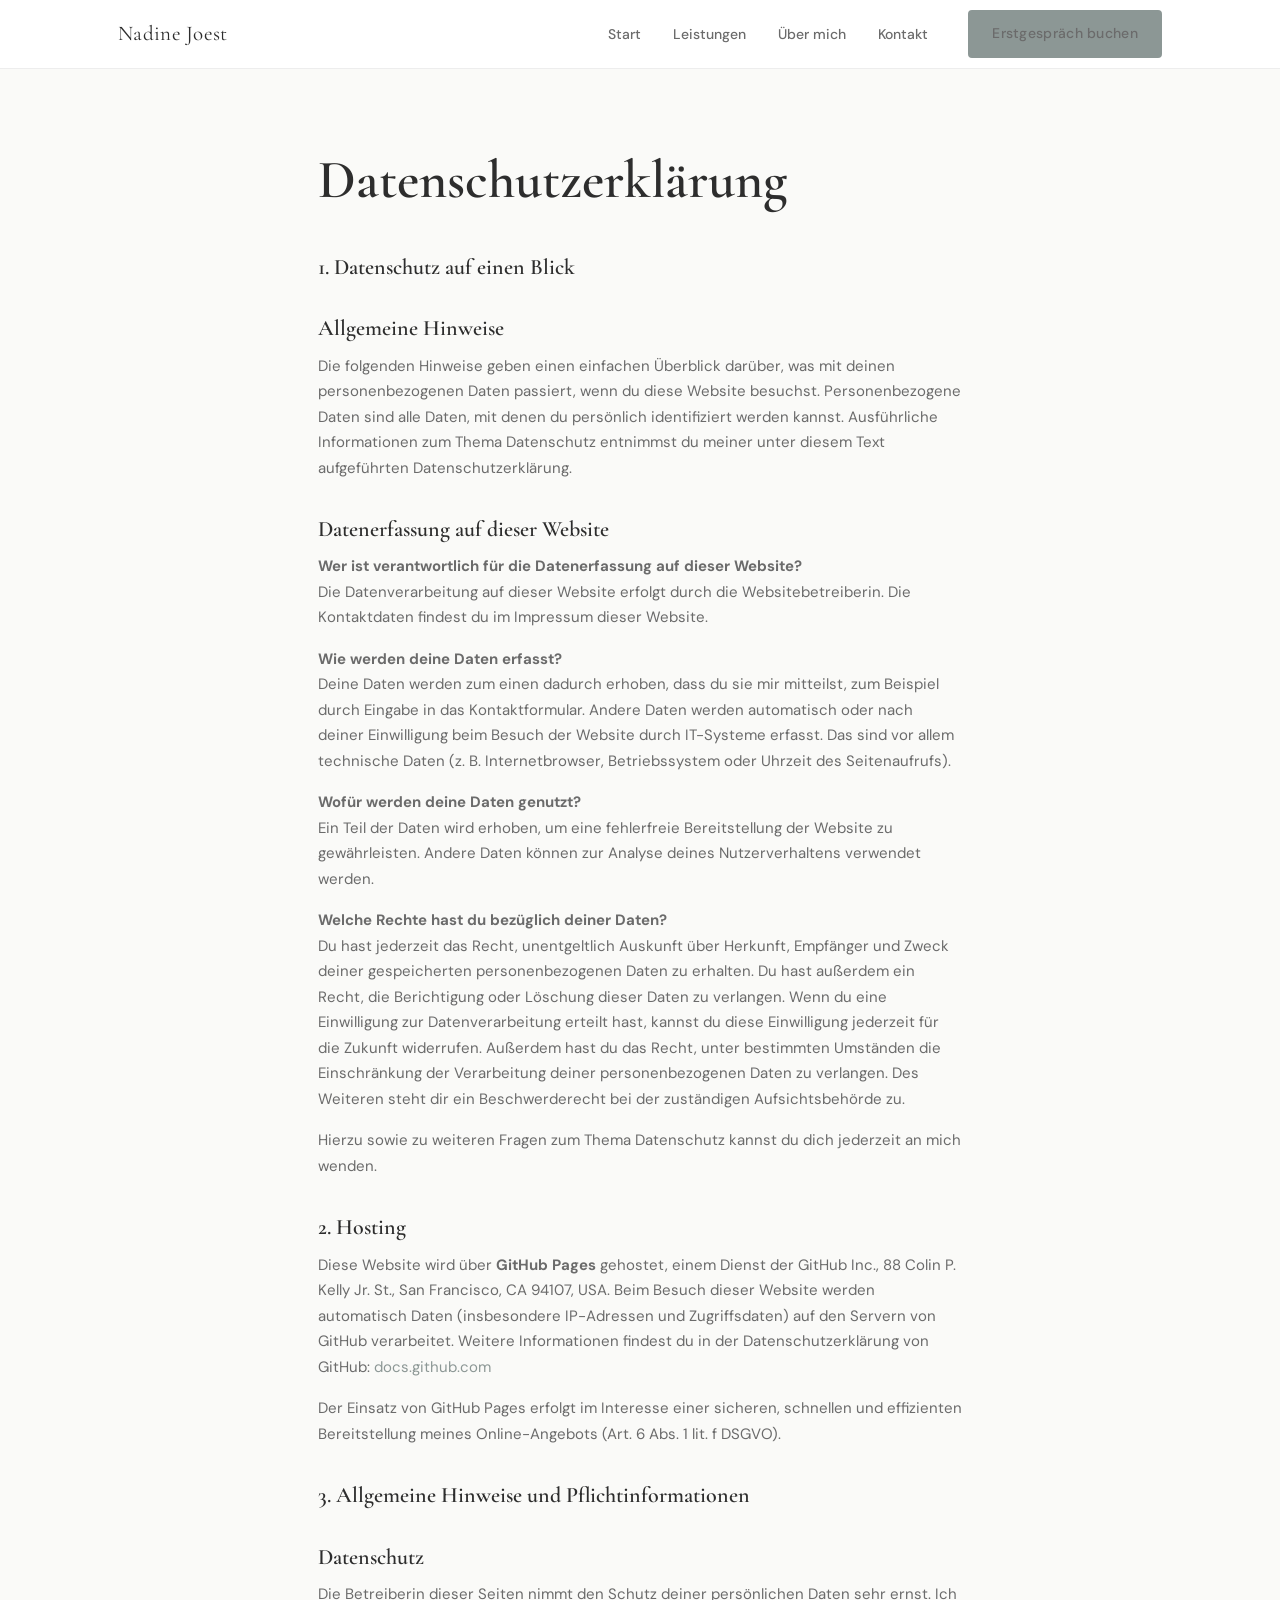
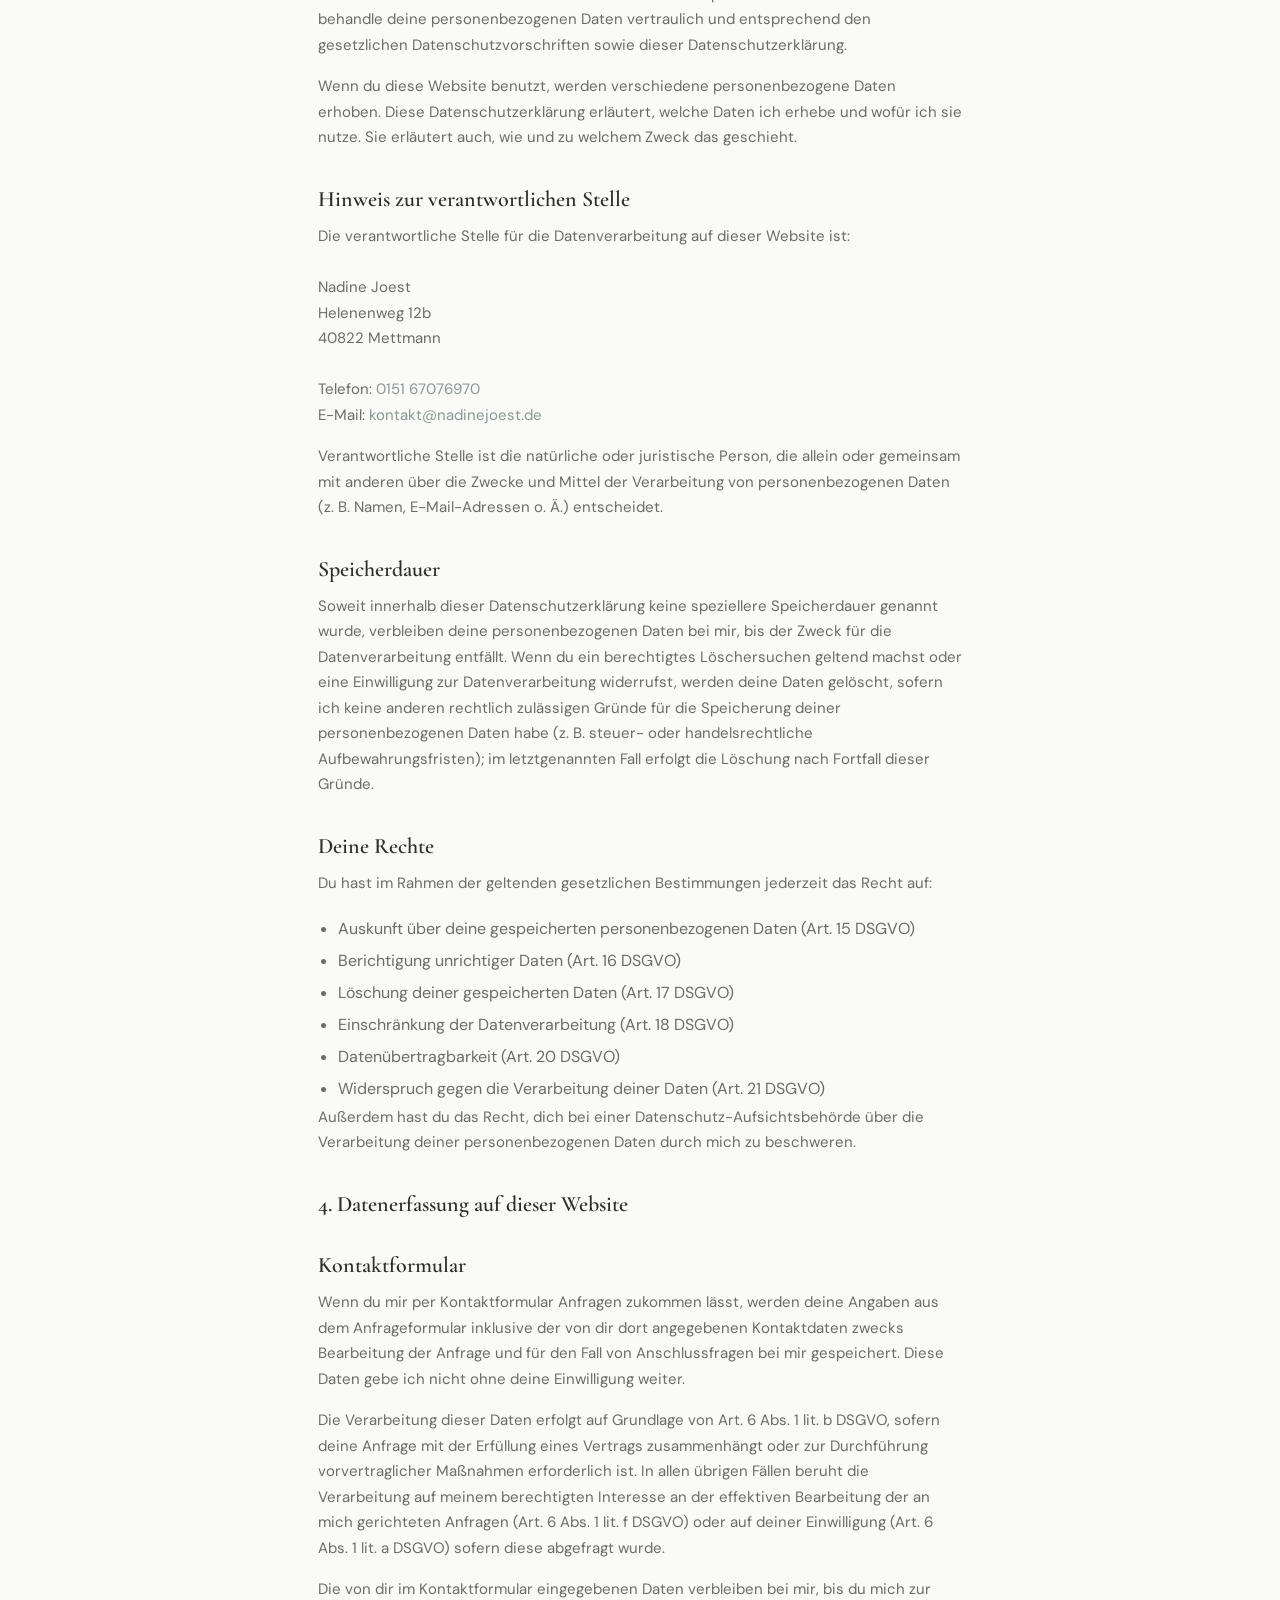
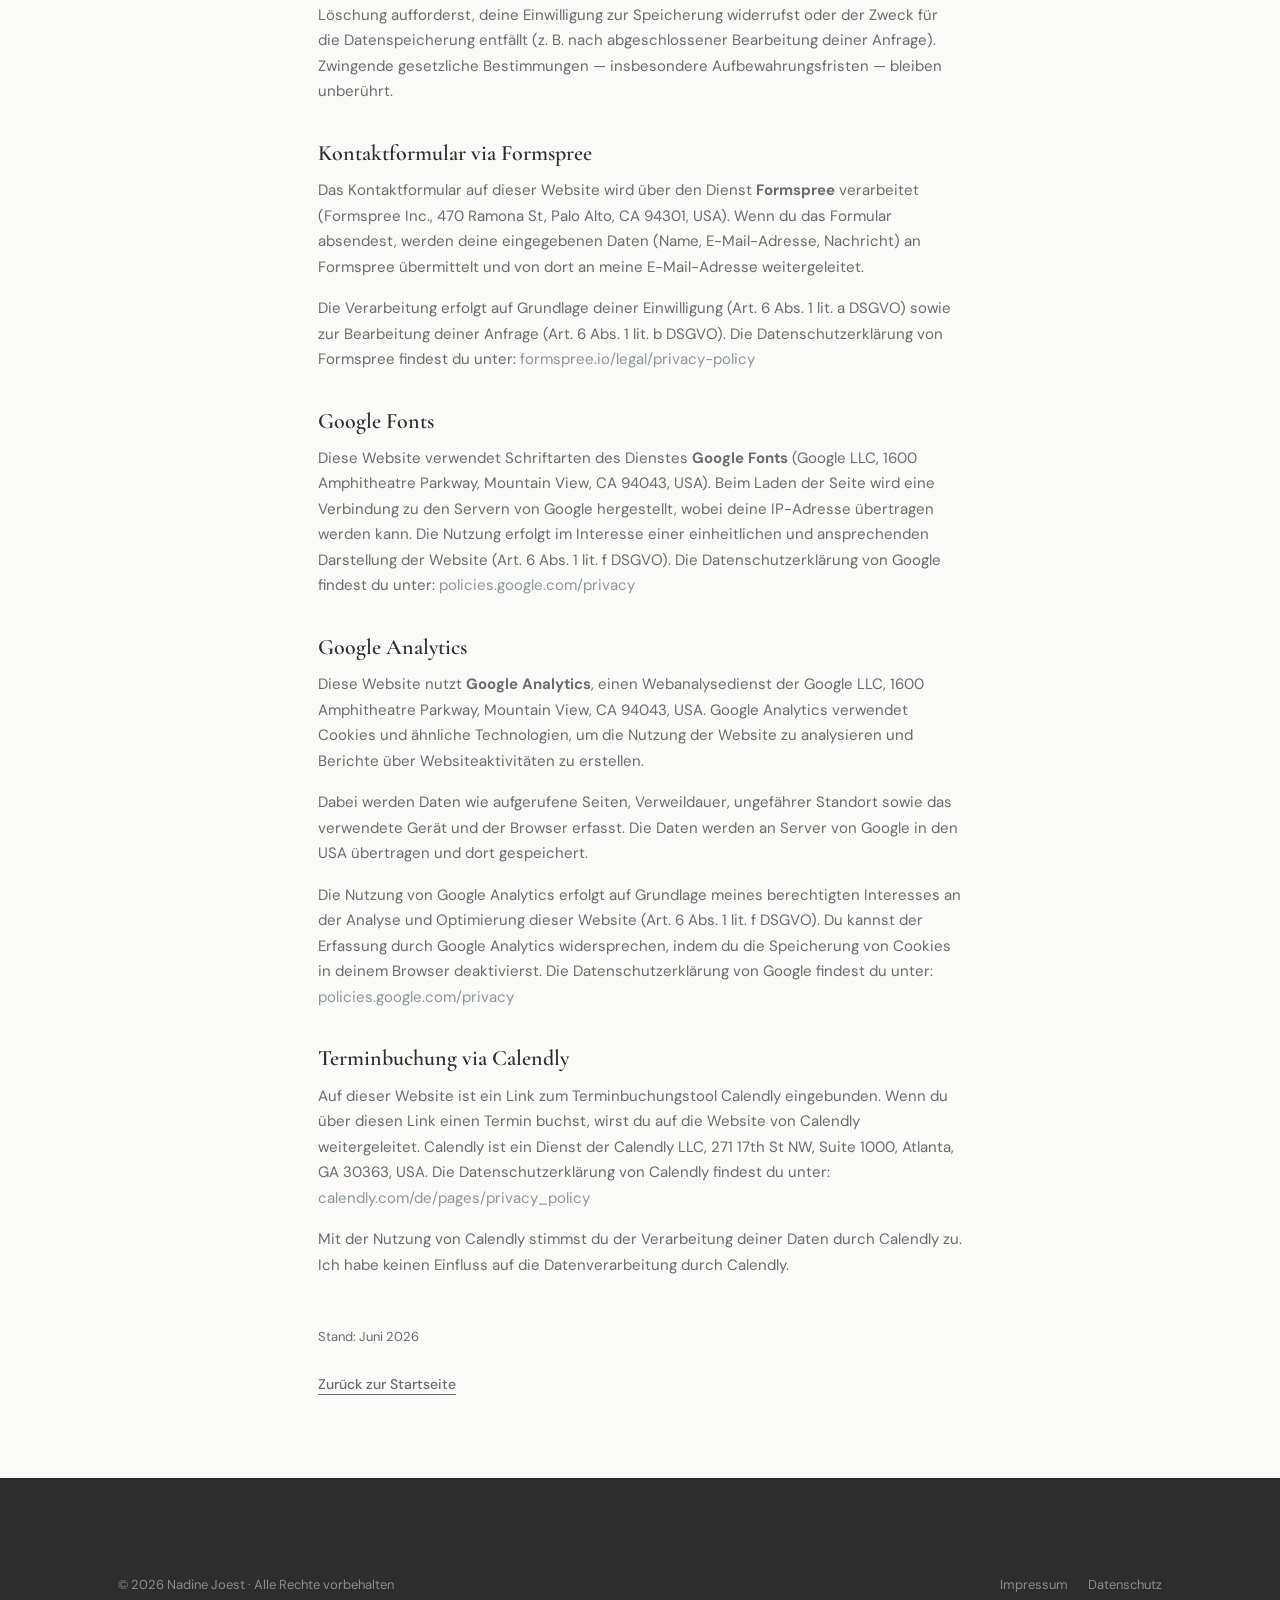
==== datenschutz.html @ 94987f82 "Aktuelle Website-Dateien (SEO, Analytics, Footer-Updates)" ====
<!DOCTYPE html>
<html lang="de">
<head>
  <meta charset="UTF-8" />
  <meta name="viewport" content="width=device-width, initial-scale=1.0" />
  <title>Datenschutzerklärung | Nadine Joest</title>
  <meta name="robots" content="noindex, follow" />
  <!-- Google tag (gtag.js) -->
  <script async src="https://www.googletagmanager.com/gtag/js?id=G-RC08P9P7K7"></script>
  <script>
    window.dataLayer = window.dataLayer || [];
    function gtag(){dataLayer.push(arguments);}
    gtag('js', new Date());
    gtag('config', 'G-RC08P9P7K7');
  </script>
  <link rel="icon" type="image/png" sizes="32x32" href="favicon-32x32.png" />
  <link rel="canonical" href="https://nadinejoest.de/datenschutz.html" />
  <link rel="stylesheet" href="style.css" />
</head>
<body>

<a href="#main-content" class="skip-link">Zum Inhalt springen</a>

<header>
  <nav class="nav" role="navigation" aria-label="Hauptnavigation">
    <div class="container nav-inner">
      <a href="index.html" class="nav-logo">Nadine Joest</a>
      <ul class="nav-links" id="nav-links">
        <li><a href="index.html">Start</a></li>
        <li><a href="leistungen.html">Leistungen</a></li>
        <li><a href="ueber-mich.html">Über mich</a></li>
        <li><a href="kontakt.html">Kontakt</a></li>
        <li><a href="https://calendly.com/kontakt-nadinejoest/30min" target="_blank" rel="noopener" class="btn btn-primary nav-cta">Erstgespräch buchen</a></li>
      </ul>
      <button class="nav-toggle" aria-label="Menü öffnen" aria-expanded="false" onclick="toggleNav()">
        <span></span><span></span><span></span>
      </button>
    </div>
  </nav>
</header>

<main id="main-content">
  <div class="legal-content">
    <h1>Datenschutzerklärung</h1>

    <h2>1. Datenschutz auf einen Blick</h2>

    <h2>Allgemeine Hinweise</h2>
    <p>
      Die folgenden Hinweise geben einen einfachen Überblick darüber, was mit deinen personenbezogenen
      Daten passiert, wenn du diese Website besuchst. Personenbezogene Daten sind alle Daten, mit denen
      du persönlich identifiziert werden kannst. Ausführliche Informationen zum Thema Datenschutz
      entnimmst du meiner unter diesem Text aufgeführten Datenschutzerklärung.
    </p>

    <h2>Datenerfassung auf dieser Website</h2>
    <p>
      <strong>Wer ist verantwortlich für die Datenerfassung auf dieser Website?</strong><br>
      Die Datenverarbeitung auf dieser Website erfolgt durch die Websitebetreiberin. Die Kontaktdaten
      findest du im Impressum dieser Website.
    </p>
    <p>
      <strong>Wie werden deine Daten erfasst?</strong><br>
      Deine Daten werden zum einen dadurch erhoben, dass du sie mir mitteilst, zum Beispiel durch
      Eingabe in das Kontaktformular. Andere Daten werden automatisch oder nach deiner Einwilligung
      beim Besuch der Website durch IT-Systeme erfasst. Das sind vor allem technische Daten
      (z. B. Internetbrowser, Betriebssystem oder Uhrzeit des Seitenaufrufs).
    </p>
    <p>
      <strong>Wofür werden deine Daten genutzt?</strong><br>
      Ein Teil der Daten wird erhoben, um eine fehlerfreie Bereitstellung der Website zu gewährleisten.
      Andere Daten können zur Analyse deines Nutzerverhaltens verwendet werden.
    </p>
    <p>
      <strong>Welche Rechte hast du bezüglich deiner Daten?</strong><br>
      Du hast jederzeit das Recht, unentgeltlich Auskunft über Herkunft, Empfänger und Zweck deiner
      gespeicherten personenbezogenen Daten zu erhalten. Du hast außerdem ein Recht, die Berichtigung
      oder Löschung dieser Daten zu verlangen. Wenn du eine Einwilligung zur Datenverarbeitung erteilt
      hast, kannst du diese Einwilligung jederzeit für die Zukunft widerrufen. Außerdem hast du das
      Recht, unter bestimmten Umständen die Einschränkung der Verarbeitung deiner personenbezogenen
      Daten zu verlangen. Des Weiteren steht dir ein Beschwerderecht bei der zuständigen
      Aufsichtsbehörde zu.
    </p>
    <p>Hierzu sowie zu weiteren Fragen zum Thema Datenschutz kannst du dich jederzeit an mich wenden.</p>

    <h2>2. Hosting</h2>
    <p>
      Diese Website wird über <strong>GitHub Pages</strong> gehostet, einem Dienst der GitHub Inc.,
      88 Colin P. Kelly Jr. St., San Francisco, CA 94107, USA. Beim Besuch dieser Website werden
      automatisch Daten (insbesondere IP-Adressen und Zugriffsdaten) auf den Servern von GitHub
      verarbeitet. Weitere Informationen findest du in der Datenschutzerklärung von GitHub:
      <a href="https://docs.github.com/de/site-policy/privacy-policies/github-general-privacy-statement" target="_blank" rel="noopener noreferrer">docs.github.com</a>
    </p>
    <p>
      Der Einsatz von GitHub Pages erfolgt im Interesse einer sicheren, schnellen und effizienten
      Bereitstellung meines Online-Angebots (Art. 6 Abs. 1 lit. f DSGVO).
    </p>

    <h2>3. Allgemeine Hinweise und Pflichtinformationen</h2>

    <h2>Datenschutz</h2>
    <p>
      Die Betreiberin dieser Seiten nimmt den Schutz deiner persönlichen Daten sehr ernst. Ich behandle
      deine personenbezogenen Daten vertraulich und entsprechend den gesetzlichen Datenschutzvorschriften
      sowie dieser Datenschutzerklärung.
    </p>
    <p>
      Wenn du diese Website benutzt, werden verschiedene personenbezogene Daten erhoben. Diese
      Datenschutzerklärung erläutert, welche Daten ich erhebe und wofür ich sie nutze. Sie erläutert
      auch, wie und zu welchem Zweck das geschieht.
    </p>

    <h2>Hinweis zur verantwortlichen Stelle</h2>
    <p>
      Die verantwortliche Stelle für die Datenverarbeitung auf dieser Website ist:<br><br>
      Nadine Joest<br>
      Helenenweg 12b<br>
      40822 Mettmann<br><br>
      Telefon: <a href="tel:+4915167076970">0151 67076970</a><br>
      E-Mail: <a href="mailto:kontakt@nadinejoest.de">kontakt@nadinejoest.de</a>
    </p>
    <p>
      Verantwortliche Stelle ist die natürliche oder juristische Person, die allein oder gemeinsam
      mit anderen über die Zwecke und Mittel der Verarbeitung von personenbezogenen Daten
      (z. B. Namen, E-Mail-Adressen o. Ä.) entscheidet.
    </p>

    <h2>Speicherdauer</h2>
    <p>
      Soweit innerhalb dieser Datenschutzerklärung keine speziellere Speicherdauer genannt wurde,
      verbleiben deine personenbezogenen Daten bei mir, bis der Zweck für die Datenverarbeitung
      entfällt. Wenn du ein berechtigtes Löschersuchen geltend machst oder eine Einwilligung zur
      Datenverarbeitung widerrufst, werden deine Daten gelöscht, sofern ich keine anderen rechtlich
      zulässigen Gründe für die Speicherung deiner personenbezogenen Daten habe (z. B. steuer- oder
      handelsrechtliche Aufbewahrungsfristen); im letztgenannten Fall erfolgt die Löschung nach
      Fortfall dieser Gründe.
    </p>

    <h2>Deine Rechte</h2>
    <p>Du hast im Rahmen der geltenden gesetzlichen Bestimmungen jederzeit das Recht auf:</p>
    <ul style="padding-left: 20px; color: var(--text-muted); line-height: 2;">
      <li>Auskunft über deine gespeicherten personenbezogenen Daten (Art. 15 DSGVO)</li>
      <li>Berichtigung unrichtiger Daten (Art. 16 DSGVO)</li>
      <li>Löschung deiner gespeicherten Daten (Art. 17 DSGVO)</li>
      <li>Einschränkung der Datenverarbeitung (Art. 18 DSGVO)</li>
      <li>Datenübertragbarkeit (Art. 20 DSGVO)</li>
      <li>Widerspruch gegen die Verarbeitung deiner Daten (Art. 21 DSGVO)</li>
    </ul>
    <p>
      Außerdem hast du das Recht, dich bei einer Datenschutz-Aufsichtsbehörde über die Verarbeitung
      deiner personenbezogenen Daten durch mich zu beschweren.
    </p>

    <h2>4. Datenerfassung auf dieser Website</h2>

    <h2>Kontaktformular</h2>
    <p>
      Wenn du mir per Kontaktformular Anfragen zukommen lässt, werden deine Angaben aus dem
      Anfrageformular inklusive der von dir dort angegebenen Kontaktdaten zwecks Bearbeitung der
      Anfrage und für den Fall von Anschlussfragen bei mir gespeichert. Diese Daten gebe ich nicht
      ohne deine Einwilligung weiter.
    </p>
    <p>
      Die Verarbeitung dieser Daten erfolgt auf Grundlage von Art. 6 Abs. 1 lit. b DSGVO, sofern
      deine Anfrage mit der Erfüllung eines Vertrags zusammenhängt oder zur Durchführung
      vorvertraglicher Maßnahmen erforderlich ist. In allen übrigen Fällen beruht die Verarbeitung
      auf meinem berechtigten Interesse an der effektiven Bearbeitung der an mich gerichteten
      Anfragen (Art. 6 Abs. 1 lit. f DSGVO) oder auf deiner Einwilligung (Art. 6 Abs. 1 lit. a
      DSGVO) sofern diese abgefragt wurde.
    </p>
    <p>
      Die von dir im Kontaktformular eingegebenen Daten verbleiben bei mir, bis du mich zur Löschung
      aufforderst, deine Einwilligung zur Speicherung widerrufst oder der Zweck für die
      Datenspeicherung entfällt (z. B. nach abgeschlossener Bearbeitung deiner Anfrage). Zwingende
      gesetzliche Bestimmungen — insbesondere Aufbewahrungsfristen — bleiben unberührt.
    </p>

    <h2>Kontaktformular via Formspree</h2>
    <p>
      Das Kontaktformular auf dieser Website wird über den Dienst <strong>Formspree</strong>
      verarbeitet (Formspree Inc., 470 Ramona St, Palo Alto, CA 94301, USA). Wenn du das Formular
      absendest, werden deine eingegebenen Daten (Name, E-Mail-Adresse, Nachricht) an Formspree
      übermittelt und von dort an meine E-Mail-Adresse weitergeleitet.
    </p>
    <p>
      Die Verarbeitung erfolgt auf Grundlage deiner Einwilligung (Art. 6 Abs. 1 lit. a DSGVO)
      sowie zur Bearbeitung deiner Anfrage (Art. 6 Abs. 1 lit. b DSGVO). Die Datenschutzerklärung
      von Formspree findest du unter:
      <a href="https://formspree.io/legal/privacy-policy" target="_blank" rel="noopener noreferrer">formspree.io/legal/privacy-policy</a>
    </p>

    <h2>Google Fonts</h2>
    <p>
      Diese Website verwendet Schriftarten des Dienstes <strong>Google Fonts</strong> (Google LLC,
      1600 Amphitheatre Parkway, Mountain View, CA 94043, USA). Beim Laden der Seite wird eine
      Verbindung zu den Servern von Google hergestellt, wobei deine IP-Adresse übertragen werden
      kann. Die Nutzung erfolgt im Interesse einer einheitlichen und ansprechenden Darstellung
      der Website (Art. 6 Abs. 1 lit. f DSGVO). Die Datenschutzerklärung von Google findest du
      unter: <a href="https://policies.google.com/privacy" target="_blank" rel="noopener noreferrer">policies.google.com/privacy</a>
    </p>

    <h2>Google Analytics</h2>
    <p>
      Diese Website nutzt <strong>Google Analytics</strong>, einen Webanalysedienst der Google LLC,
      1600 Amphitheatre Parkway, Mountain View, CA 94043, USA. Google Analytics verwendet Cookies
      und ähnliche Technologien, um die Nutzung der Website zu analysieren und Berichte über
      Websiteaktivitäten zu erstellen.
    </p>
    <p>
      Dabei werden Daten wie aufgerufene Seiten, Verweildauer, ungefährer Standort sowie das
      verwendete Gerät und der Browser erfasst. Die Daten werden an Server von Google in den USA
      übertragen und dort gespeichert.
    </p>
    <p>
      Die Nutzung von Google Analytics erfolgt auf Grundlage meines berechtigten Interesses an
      der Analyse und Optimierung dieser Website (Art. 6 Abs. 1 lit. f DSGVO). Du kannst der
      Erfassung durch Google Analytics widersprechen, indem du die Speicherung von Cookies in
      deinem Browser deaktivierst. Die Datenschutzerklärung von Google findest du unter:
      <a href="https://policies.google.com/privacy" target="_blank" rel="noopener noreferrer">policies.google.com/privacy</a>
    </p>

    <h2>Terminbuchung via Calendly</h2>
    <p>
      Auf dieser Website ist ein Link zum Terminbuchungstool Calendly eingebunden. Wenn du über
      diesen Link einen Termin buchst, wirst du auf die Website von Calendly weitergeleitet.
      Calendly ist ein Dienst der Calendly LLC, 271 17th St NW, Suite 1000, Atlanta, GA 30363, USA.
      Die Datenschutzerklärung von Calendly findest du unter:
      <a href="https://calendly.com/de/pages/privacy_policy" target="_blank" rel="noopener noreferrer">calendly.com/de/pages/privacy_policy</a>
    </p>
    <p>
      Mit der Nutzung von Calendly stimmst du der Verarbeitung deiner Daten durch Calendly zu.
      Ich habe keinen Einfluss auf die Datenverarbeitung durch Calendly.
    </p>

    <p style="margin-top: 48px; font-size: 13px; color: var(--text-muted);">
      Stand: Juni 2026
    </p>

    <p style="margin-top: 24px;">
      <a href="index.html" class="text-link">Zurück zur Startseite</a>
    </p>
  </div>
</main>

<footer class="footer" role="contentinfo">
  <div class="container footer-bottom" style="border-top: none; padding-top: 32px; padding-bottom: 32px;">
    <span>© 2026 Nadine Joest · Alle Rechte vorbehalten</span>
    <div class="footer-legal">
      <a href="impressum.html">Impressum</a>
      <a href="datenschutz.html">Datenschutz</a>
    </div>
  </div>
</footer>

<script src="main.js"></script>
</body>
</html>
---- style.css ----
/* ============================================================
   DESIGN SYSTEM — Nadine Joest
   ============================================================ */

@import url('https://fonts.googleapis.com/css2?family=Cormorant+Garamond:ital,wght@0,300;0,400;0,500;0,600;1,300;1,400&family=DM+Sans:wght@400;500;600&display=swap');

:root {
  --primary:        #8C9795;
  --primary-dark:   #7A8A87;
  --primary-light:  #E8EDE9;
  --beige:          #F5F0E8;
  --beige-dark:     #EDE8DF;
  --text:           #2D2D2D;
  --text-muted:     #6B6B6B;
  --white:          #FFFFFF;
  --bg:             #FAFAF8;
  --font-heading:   'Cormorant Garamond', Georgia, serif;
  --font-body:      'DM Sans', 'Inter', system-ui, sans-serif;
  --max-width:      1100px;
  --radius:         8px;
  --shadow:         0 2px 20px rgba(0,0,0,0.06);
  --shadow-lg:      0 8px 40px rgba(0,0,0,0.11);
  --transition:     all 0.25s ease;
}

/* ---- RESET ---- */
*, *::before, *::after { box-sizing: border-box; margin: 0; padding: 0; }
html { scroll-behavior: smooth; }
body {
  font-family: var(--font-body);
  color: var(--text);
  background: var(--bg);
  line-height: 1.7;
  font-size: 16px;
  -webkit-font-smoothing: antialiased;
}
img { display: block; max-width: 100%; height: auto; }
a { color: var(--primary); text-decoration: none; transition: var(--transition); }
a:hover { color: var(--primary-dark); }

/* ---- TYPOGRAPHY ---- */
h1, h2, h3 {
  font-family: var(--font-heading);
  font-weight: 600;
  line-height: 1.15;
  color: var(--text);
}
h1 { font-size: clamp(34px, 5vw, 54px); }
h2 { font-size: clamp(26px, 4vw, 40px); }
h3 { font-size: clamp(19px, 2.5vw, 24px); margin-bottom: 10px; }
p  { color: var(--text-muted); margin-bottom: 16px; }
p:last-child { margin-bottom: 0; }

.label {
  display: block;
  font-size: 12px;
  font-weight: 600;
  letter-spacing: 2.5px;
  text-transform: uppercase;
  color: var(--primary);
  margin-bottom: 14px;
}
.eyebrow {
  display: inline-block;
  font-size: 12px;
  font-weight: 600;
  letter-spacing: 2.5px;
  text-transform: uppercase;
  color: var(--primary);
  margin-bottom: 18px;
}
.badge {
  display: inline-block;
  font-size: 11px;
  font-weight: 600;
  letter-spacing: 1.5px;
  text-transform: uppercase;
  padding: 5px 14px;
  background: var(--primary-light);
  color: var(--primary-dark);
  border-radius: 20px;
  margin-bottom: 16px;
}

/* ---- LAYOUT ---- */
.container {
  max-width: var(--max-width);
  margin: 0 auto;
  padding: 0 28px;
}
.section      { padding: 64px 0; }
.section-beige { background: var(--beige); }
.section-header { margin-bottom: 40px; }
.text-center  { text-align: center; }
.text-center p { max-width: 660px; margin-left: auto; margin-right: auto; }

.divider {
  width: 44px;
  height: 2px;
  background: var(--primary);
  margin: 18px auto 28px;
}
.divider-left { margin-left: 0; }

/* ---- BUTTONS ---- */
.btn {
  display: inline-block;
  padding: 13px 30px;
  border-radius: 4px;
  font-size: 14px;
  font-weight: 600;
  letter-spacing: 0.3px;
  cursor: pointer;
  border: 2px solid transparent;
  transition: var(--transition);
  text-align: center;
  white-space: nowrap;
}
.btn-primary {
  background: var(--primary);
  color: var(--white);
  border-color: var(--primary);
}
.btn-primary:hover {
  background: var(--primary-dark);
  border-color: var(--primary-dark);
  color: var(--white);
  transform: translateY(-2px);
  box-shadow: 0 6px 20px rgba(140,151,149,0.3);
}
.btn-outline {
  background: transparent;
  color: var(--primary);
  border-color: var(--primary);
}
.btn-outline:hover {
  background: var(--primary);
  color: var(--white);
}
.btn-white {
  background: var(--white);
  color: var(--text);
  border-color: var(--white);
}
.btn-white:hover {
  background: var(--beige);
  color: var(--text);
  border-color: var(--beige);
}
.btn-outline-white {
  background: transparent;
  color: var(--white);
  border-color: rgba(255,255,255,0.55);
}
.btn-outline-white:hover {
  border-color: var(--white);
  background: rgba(255,255,255,0.08);
  color: var(--white);
}
.text-link {
  font-size: 14px;
  font-weight: 500;
  color: var(--text-muted);
  border-bottom: 1px solid currentColor;
  padding-bottom: 1px;
}
.text-link:hover { color: var(--primary); }

/* ---- NAVIGATION ---- */
.skip-link {
  position: absolute;
  top: -120px;
  left: 10px;
  background: var(--primary);
  color: var(--white);
  padding: 8px 16px;
  border-radius: 4px;
  font-size: 14px;
  z-index: 9999;
  transition: top 0.2s;
}
.skip-link:focus { top: 10px; }

.nav {
  position: sticky;
  top: 0;
  z-index: 100;
  background: rgba(255,255,255,0.96);
  backdrop-filter: blur(14px);
  border-bottom: 1px solid rgba(0,0,0,0.07);
}
.nav-inner {
  display: flex;
  align-items: center;
  justify-content: space-between;
  height: 68px;
}
.nav-logo {
  font-family: var(--font-heading);
  font-size: 21px;
  font-weight: 400;
  color: var(--text);
  letter-spacing: 0.3px;
}
.nav-logo:hover { color: var(--primary); }
.nav-links {
  display: flex;
  align-items: center;
  gap: 32px;
  list-style: none;
}
.nav-links a {
  font-size: 14px;
  font-weight: 500;
  color: var(--text-muted);
}
.nav-links a:hover,
.nav-links a.active { color: var(--primary); }
.nav-cta { margin-left: 8px; padding: 10px 22px; }

/* Hamburger (mobile) */
.nav-toggle {
  display: none;
  flex-direction: column;
  gap: 5px;
  background: none;
  border: none;
  cursor: pointer;
  padding: 4px;
}
.nav-toggle span {
  display: block;
  width: 24px;
  height: 2px;
  background: var(--text);
  border-radius: 2px;
  transition: var(--transition);
}

/* ---- HERO ---- */
.hero {
  background: var(--beige);
  display: flex;
  align-items: center;
  padding: 80px 0;
}
.hero-grid {
  display: grid;
  grid-template-columns: 1fr 1fr;
  gap: 72px;
  align-items: center;
}
.hero-content h1 { margin-bottom: 22px; }
.hero-subtitle {
  font-size: 17px;
  color: var(--text-muted);
  margin-bottom: 36px;
  line-height: 1.75;
}
.hero-services {
  font-size: 13px;
  font-weight: 600;
  letter-spacing: 1.5px;
  text-transform: uppercase;
  color: var(--primary);
  margin-bottom: 32px;
}
.hero-actions {
  display: flex;
  align-items: center;
  gap: 20px;
  flex-wrap: wrap;
  margin-bottom: 48px;
}
.hero-trust {
  display: flex;
  align-items: center;
  gap: 28px;
  padding-top: 28px;
  border-top: 1px solid rgba(0,0,0,0.09);
}
.trust-item { display: flex; flex-direction: column; }
.trust-num {
  font-family: var(--font-heading);
  font-size: 30px;
  font-weight: 500;
  color: var(--text);
  line-height: 1;
  margin-bottom: 4px;
}
.trust-label { font-size: 12px; color: var(--text-muted); }
.trust-divider {
  width: 1px;
  height: 36px;
  background: rgba(0,0,0,0.1);
  flex-shrink: 0;
}
.hero-image img {
  width: 100%;
  max-width: 460px;
  border-radius: 12px;
  object-fit: cover;
  box-shadow: var(--shadow-lg);
  margin: 0 auto;
}

/* ---- PAGE HERO (inner pages) ---- */
.page-hero {
  background: var(--beige);
  padding: 96px 0 80px;
  text-align: center;
}
.page-hero h1 { margin-bottom: 18px; }
.page-hero p {
  font-size: 18px;
  max-width: 620px;
  margin: 0 auto;
}

/* ---- CARDS ---- */
.card-grid-3 {
  display: grid;
  grid-template-columns: repeat(3, 1fr);
  gap: 24px;
}
.card-grid-2 {
  display: grid;
  grid-template-columns: repeat(2, 1fr);
  gap: 28px;
}

.card {
  background: var(--white);
  border-radius: var(--radius);
  padding: 36px 32px;
  box-shadow: var(--shadow);
  transition: var(--transition);
}
.card:hover { transform: translateY(-3px); box-shadow: var(--shadow-lg); }
.card-accent { border-left: 3px solid var(--primary); }

.usp-card {
  background: var(--white);
  border-radius: var(--radius);
  padding: 40px 28px;
  text-align: center;
  box-shadow: var(--shadow);
  transition: var(--transition);
}
.usp-card:hover {
  transform: translateY(-3px);
  box-shadow: var(--shadow-lg);
  border-bottom: 3px solid var(--primary);
}
.usp-icon {
  width: 48px;
  height: 48px;
  border-radius: 50%;
  background: var(--primary-light);
  margin: 0 auto 20px;
}

/* ---- LEISTUNG CARD (Startseite) ---- */
.leistung-card {
  background: var(--white);
  border-radius: var(--radius);
  padding: 48px 40px;
  box-shadow: var(--shadow);
  border-top: 3px solid var(--primary);
  transition: var(--transition);
  display: flex;
  flex-direction: column;
  gap: 0;
}
.leistung-card:hover { transform: translateY(-3px); box-shadow: var(--shadow-lg); }
.leistung-card h3 { margin-bottom: 14px; }
.leistung-card p { margin-bottom: 22px; }
.tag-list { display: flex; flex-wrap: wrap; gap: 8px; margin-bottom: 28px; }
.tag {
  font-size: 12px;
  padding: 4px 12px;
  background: var(--primary-light);
  color: var(--primary-dark);
  border-radius: 20px;
  font-weight: 500;
}

/* ---- ABOUT TEASER (Startseite) ---- */
.about-teaser-grid {
  display: grid;
  grid-template-columns: 1fr 1fr;
  gap: 88px;
  align-items: center;
}
.about-teaser-img img {
  width: 100%;
  border-radius: var(--radius);
  box-shadow: var(--shadow-lg);
}
.about-teaser-content h2 { margin-bottom: 0; }
.pullquote {
  border-left: 3px solid var(--primary);
  padding: 18px 24px;
  font-family: var(--font-heading);
  font-size: 20px;
  font-weight: 300;
  font-style: italic;
  color: var(--text);
  background: var(--beige);
  border-radius: 0 var(--radius) var(--radius) 0;
  margin: 28px 0 32px;
  line-height: 1.5;
}

/* ---- CTA BANNER ---- */
.cta-banner { background: var(--text); }
.cta-banner h2 { color: var(--white); margin-bottom: 14px; }
.cta-banner p { color: rgba(255,255,255,0.7); margin-bottom: 32px; font-size: 17px; }
.cta-actions { display: flex; gap: 14px; justify-content: center; flex-wrap: wrap; }

/* ---- LEISTUNGSSEITE ---- */
.two-col { display: grid; grid-template-columns: 1fr 1fr; gap: 56px; align-items: start; }
.two-col-reverse { direction: rtl; }
.two-col-reverse > * { direction: ltr; }

.check-list { list-style: none; padding: 0; }
.check-list li {
  display: flex;
  align-items: flex-start;
  gap: 14px;
  padding: 11px 0;
  border-bottom: 1px solid var(--beige-dark);
  font-size: 15px;
  color: var(--text-muted);
}
.check-list li::before {
  content: '';
  display: block;
  width: 18px;
  height: 18px;
  background: var(--primary-light);
  border-radius: 50%;
  flex-shrink: 0;
  margin-top: 2px;
  position: relative;
}
.check-list li::before {
  background-image: url("data:image/svg+xml,%3Csvg xmlns='http://www.w3.org/2000/svg' viewBox='0 0 16 16'%3E%3Cpath fill='%238C9795' d='M13.3 4.3l-6.3 6.3-3.3-3.3-1.4 1.4 4.7 4.7 7.7-7.7z'/%3E%3C/svg%3E");
  background-repeat: no-repeat;
  background-position: center;
  background-size: 12px;
  background-color: var(--primary-light);
}

/* ---- PAKETE ---- */
.pakete-grid {
  display: grid;
  grid-template-columns: repeat(4, 1fr);
  gap: 20px;
  align-items: start;
  margin-top: 56px;
}
.paket-card {
  background: var(--white);
  border-radius: var(--radius);
  padding: 36px 24px;
  box-shadow: var(--shadow);
  transition: var(--transition);
  position: relative;
}
.paket-card:hover { transform: translateY(-4px); box-shadow: var(--shadow-lg); }
.paket-card.featured { background: var(--text); }
.paket-card.featured h3,
.paket-card.featured .paket-preis { color: var(--white); }
.paket-card.featured .paket-suffix,
.paket-card.featured .paket-list li { color: rgba(255,255,255,0.75); }

.paket-badge {
  position: absolute;
  top: -13px;
  left: 50%;
  transform: translateX(-50%);
  background: var(--primary);
  color: var(--white);
  font-size: 11px;
  font-weight: 600;
  letter-spacing: 1px;
  text-transform: uppercase;
  padding: 4px 14px;
  border-radius: 20px;
  white-space: nowrap;
}
.paket-name {
  font-size: 11px;
  font-weight: 600;
  letter-spacing: 2px;
  text-transform: uppercase;
  color: var(--primary);
  margin-bottom: 8px;
}
.paket-card.featured .paket-name { color: var(--primary-light); }
.paket-preis {
  font-family: var(--font-heading);
  font-size: 38px;
  font-weight: 400;
  color: var(--text);
  line-height: 1;
  margin-bottom: 4px;
}
.paket-suffix {
  font-size: 13px;
  color: var(--text-muted);
  margin-bottom: 24px;
}
.paket-list { list-style: none; padding: 0; margin-bottom: 28px; }
.paket-list li {
  padding: 7px 0;
  border-bottom: 1px solid rgba(0,0,0,0.05);
  font-size: 14px;
  color: var(--text-muted);
  display: flex;
  align-items: flex-start;
  gap: 10px;
}
.paket-card.featured .paket-list li { border-bottom-color: rgba(255,255,255,0.08); }
.paket-list li::before {
  content: '—';
  color: var(--primary);
  flex-shrink: 0;
  font-size: 13px;
}
.paket-card.featured .paket-list li::before { color: var(--primary-light); }
.paket-card .btn { width: 100%; }

/* ---- PROZESS ---- */
.prozess-grid {
  display: grid;
  grid-template-columns: repeat(5, 1fr);
  gap: 0;
  position: relative;
  margin-top: 56px;
}
.prozess-grid::before {
  content: '';
  position: absolute;
  top: 27px;
  left: 56px;
  right: 56px;
  height: 2px;
  background: var(--primary-light);
  z-index: 0;
}
.prozess-step { text-align: center; position: relative; z-index: 1; padding: 0 12px; }
.prozess-num {
  width: 54px;
  height: 54px;
  border-radius: 50%;
  background: var(--primary);
  color: var(--white);
  font-family: var(--font-heading);
  font-size: 20px;
  display: flex;
  align-items: center;
  justify-content: center;
  margin: 0 auto 18px;
}
.prozess-step h4 {
  font-family: var(--font-heading);
  font-size: 16px;
  font-weight: 500;
  color: var(--text);
  margin-bottom: 6px;
}
.prozess-step p { font-size: 13px; margin: 0; }

/* ---- ÜBER MICH ---- */
.about-hero-grid {
  display: grid;
  grid-template-columns: 1fr 1fr;
  gap: 88px;
  align-items: end;
}
.about-hero-img img {
  width: 100%;
  border-radius: 12px 12px 0 0;
  object-fit: cover;
}
.about-story-grid {
  display: grid;
  grid-template-columns: 1fr 1fr;
  gap: 64px;
  align-items: start;
}
.werte-grid {
  display: grid;
  grid-template-columns: repeat(3, 1fr);
  gap: 20px;
}
.wert-card {
  background: var(--white);
  border-radius: var(--radius);
  padding: 28px;
  border-left: 3px solid var(--primary);
  box-shadow: var(--shadow);
}
.wert-card h3 { font-size: 19px; margin-bottom: 8px; }
.wert-card p  { font-size: 14px; margin: 0; }

.stats-grid {
  display: grid;
  grid-template-columns: repeat(3, 1fr);
  gap: 24px;
}
.stat-card {
  text-align: center;
  padding: 40px 20px;
  background: var(--white);
  border-radius: var(--radius);
  box-shadow: var(--shadow);
}
.stat-num {
  font-family: var(--font-heading);
  font-size: 56px;
  font-weight: 300;
  color: var(--primary);
  display: block;
  line-height: 1;
  margin-bottom: 10px;
}
.stat-card p { font-size: 14px; margin: 0; }

.fuer-wen-grid {
  display: grid;
  grid-template-columns: 1fr 1fr;
  gap: 64px;
  align-items: start;
}
.fuer-wen-box {
  background: var(--white);
  border-radius: var(--radius);
  padding: 40px;
  box-shadow: var(--shadow);
}
.fuer-wen-box h3 { margin-bottom: 20px; font-size: 22px; }

/* ---- KONTAKT ---- */
.kontakt-grid {
  display: grid;
  grid-template-columns: 1fr 1fr;
  gap: 72px;
  align-items: start;
}
.kontakt-form-box {
  background: var(--white);
  border-radius: var(--radius);
  padding: 48px;
  box-shadow: var(--shadow);
}
.form-group { margin-bottom: 20px; }
.form-group label {
  display: block;
  font-size: 13px;
  font-weight: 600;
  color: var(--text);
  margin-bottom: 8px;
}
.form-group input,
.form-group textarea {
  width: 100%;
  padding: 13px 16px;
  border: 1.5px solid rgba(0,0,0,0.12);
  border-radius: 6px;
  font-size: 15px;
  font-family: var(--font-body);
  color: var(--text);
  background: var(--bg);
  outline: none;
  transition: var(--transition);
}
.form-group input:focus,
.form-group textarea:focus {
  border-color: var(--primary);
  background: var(--white);
  box-shadow: 0 0 0 3px rgba(140,151,149,0.15);
}
.form-group textarea { resize: vertical; min-height: 130px; }
.form-check {
  display: flex;
  gap: 12px;
  align-items: flex-start;
  margin-bottom: 24px;
}
.form-check input[type="checkbox"] {
  width: 18px;
  height: 18px;
  flex-shrink: 0;
  margin-top: 2px;
  accent-color: var(--primary);
}
.form-check label { font-size: 13px; color: var(--text-muted); }
.form-check label a { color: var(--primary); }
.form-submit .btn { width: 100%; }
.form-note {
  font-size: 12px;
  color: var(--text-muted);
  margin-top: 12px;
  text-align: center;
}

.kontakt-info h2 { margin-bottom: 14px; }
.kontakt-data { list-style: none; margin: 24px 0 32px; }
.kontakt-data li {
  display: flex;
  gap: 14px;
  padding: 12px 0;
  border-bottom: 1px solid var(--beige-dark);
  font-size: 15px;
  color: var(--text-muted);
  align-items: flex-start;
}
.kontakt-icon {
  width: 18px;
  height: 18px;
  background: var(--primary-light);
  border-radius: 50%;
  flex-shrink: 0;
  margin-top: 3px;
}
.calendly-box {
  background: var(--beige);
  border-radius: var(--radius);
  padding: 36px;
  border-left: 3px solid var(--primary);
}
.calendly-box h3 { font-size: 22px; margin-bottom: 10px; }
.calendly-box p { margin-bottom: 22px; font-size: 15px; }
.info-note {
  font-size: 13px;
  color: var(--text-muted);
  font-style: italic;
  padding: 18px 20px;
  background: var(--beige);
  border-radius: var(--radius);
  margin-top: 20px;
}

/* ---- IMPRESSUM / DATENSCHUTZ ---- */
.legal-content {
  max-width: 700px;
  margin: 0 auto;
  padding: 80px 28px;
}
.legal-content h1 { margin-bottom: 44px; }
.legal-content h2 { font-size: 22px; margin: 36px 0 12px; }
.legal-content p { font-size: 15px; }

/* ---- FOOTER ---- */
.footer {
  background: var(--text);
  padding: 64px 0 32px;
}
.footer-grid {
  display: grid;
  grid-template-columns: 2fr 1fr 1fr 1fr;
  gap: 48px;
  margin-bottom: 48px;
}
.footer-logo {
  font-family: var(--font-heading);
  font-size: 22px;
  color: var(--white);
  display: block;
  margin-bottom: 12px;
}
.footer-brand p { font-size: 14px; color: rgba(255,255,255,0.6); margin-bottom: 6px; }
.footer-tagline { font-style: italic; opacity: 0.5; font-size: 13px !important; }
.footer-heading {
  font-size: 11px;
  font-weight: 600;
  letter-spacing: 2px;
  text-transform: uppercase;
  color: var(--primary-light);
  margin-bottom: 16px;
}
.footer-links { list-style: none; }
.footer-links li { margin-bottom: 8px; }
.footer-links a { font-size: 14px; color: rgba(255,255,255,0.6); }
.footer-links a:hover { color: var(--white); }
.footer-bottom {
  border-top: 1px solid rgba(255,255,255,0.08);
  padding-top: 24px;
  display: flex;
  justify-content: space-between;
  align-items: center;
  font-size: 13px;
  color: rgba(255,255,255,0.45);
}
.footer-legal { display: flex; gap: 20px; }
.footer-legal a { color: rgba(255,255,255,0.45); }
.footer-legal a:hover { color: var(--white); }

/* ---- PLACEHOLDER (dev only) ---- */
.img-placeholder {
  background: var(--primary-light);
  border-radius: var(--radius);
  display: flex;
  flex-direction: column;
  align-items: center;
  justify-content: center;
  color: var(--primary);
  font-size: 13px;
  font-weight: 500;
  text-align: center;
  padding: 24px;
  aspect-ratio: 3/4;
  max-width: 460px;
  margin: 0 auto;
}
.img-placeholder.tall { aspect-ratio: 4/5; max-width: 100%; }
.img-placeholder small { opacity: 0.65; margin-top: 6px; }

/* ---- SCROLL REVEAL ---- */
.reveal {
  opacity: 0;
  transform: translateY(36px);
  transition: opacity 0.8s cubic-bezier(0.16, 1, 0.3, 1),
              transform 0.8s cubic-bezier(0.16, 1, 0.3, 1);
}
.reveal.revealed {
  opacity: 1;
  transform: translateY(0);
}

/* ============================================================
   RESPONSIVE
   ============================================================ */
@media (max-width: 960px) {
  .hero-grid,
  .about-teaser-grid,
  .about-hero-grid,
  .about-story-grid,
  .two-col,
  .fuer-wen-grid,
  .kontakt-grid { grid-template-columns: 1fr; gap: 40px; }

  .hero { min-height: auto; padding: 64px 0; }
  .hero-grid .hero-image { order: 1; }
  .img-placeholder { max-width: 360px; aspect-ratio: 1; }
  .img-placeholder.tall { max-width: 100%; aspect-ratio: 3/4; }

  .card-grid-3 { grid-template-columns: 1fr; }
  .werte-grid   { grid-template-columns: 1fr 1fr; }
  .stats-grid   { grid-template-columns: 1fr 1fr 1fr; }
  .pakete-grid  { grid-template-columns: 1fr 1fr; }
  .prozess-grid { grid-template-columns: 1fr; }
  .prozess-grid::before { display: none; }
  .footer-grid  { grid-template-columns: 1fr 1fr; gap: 32px; }
  .footer-bottom { flex-direction: column; gap: 12px; text-align: center; }
  .two-col-reverse { direction: ltr; }
}

@media (max-width: 640px) {
  .section      { padding: 44px 0; }
  .page-hero    { padding: 44px 0 32px; }
  .hero         { padding: 36px 0; min-height: 0; }
  .section-header { margin-bottom: 32px; }
  .footer       { padding: 44px 0 24px; }
  .card-grid-2  { grid-template-columns: 1fr; }
  .pakete-grid  { grid-template-columns: 1fr; }
  .werte-grid   { grid-template-columns: 1fr; }
  .stats-grid   { grid-template-columns: 1fr; }
  .footer-grid  { grid-template-columns: 1fr; }
  .kontakt-form-box { padding: 28px 20px; }
  .nav-links    { display: none; }
  .nav-links.open {
    display: flex;
    flex-direction: column;
    position: absolute;
    top: 68px;
    left: 0;
    right: 0;
    background: var(--white);
    border-bottom: 1px solid rgba(0,0,0,0.07);
    padding: 20px 28px;
    gap: 16px;
    box-shadow: var(--shadow-lg);
  }
  .nav-toggle { display: flex; }
}
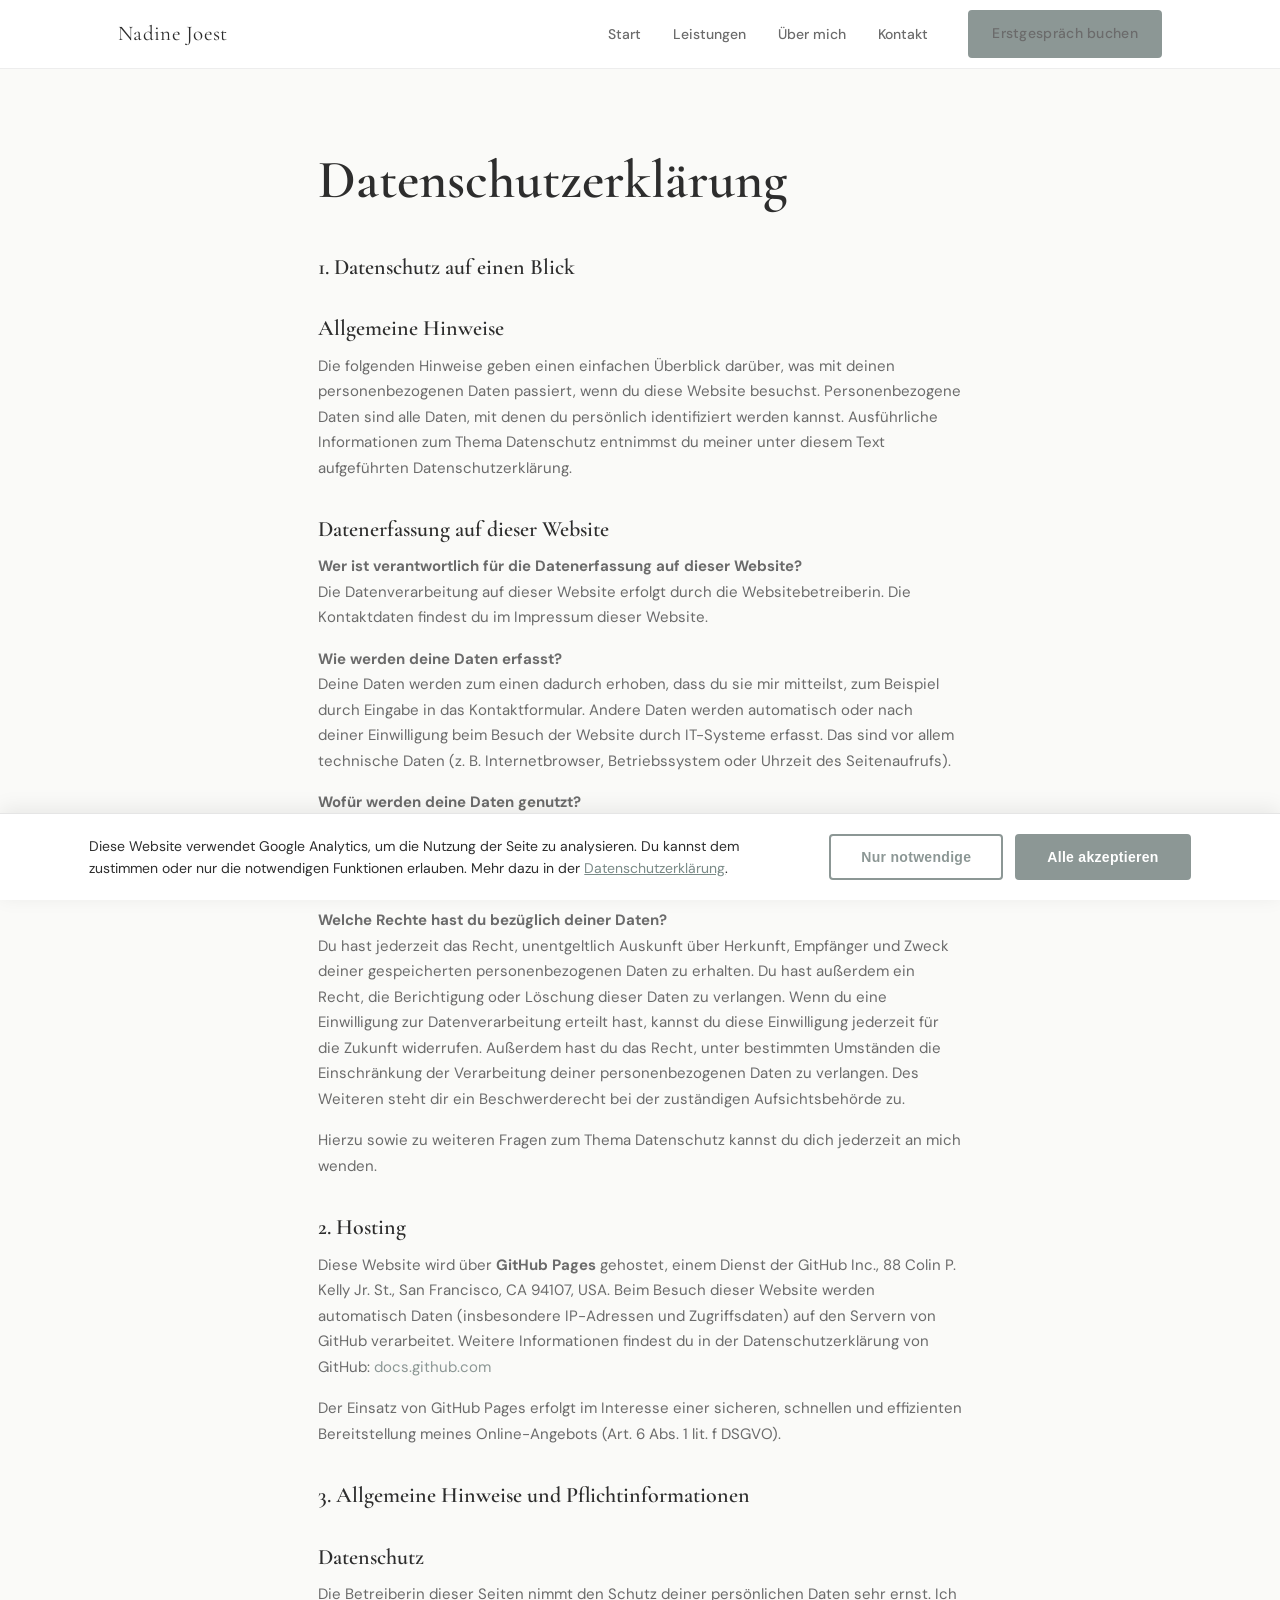
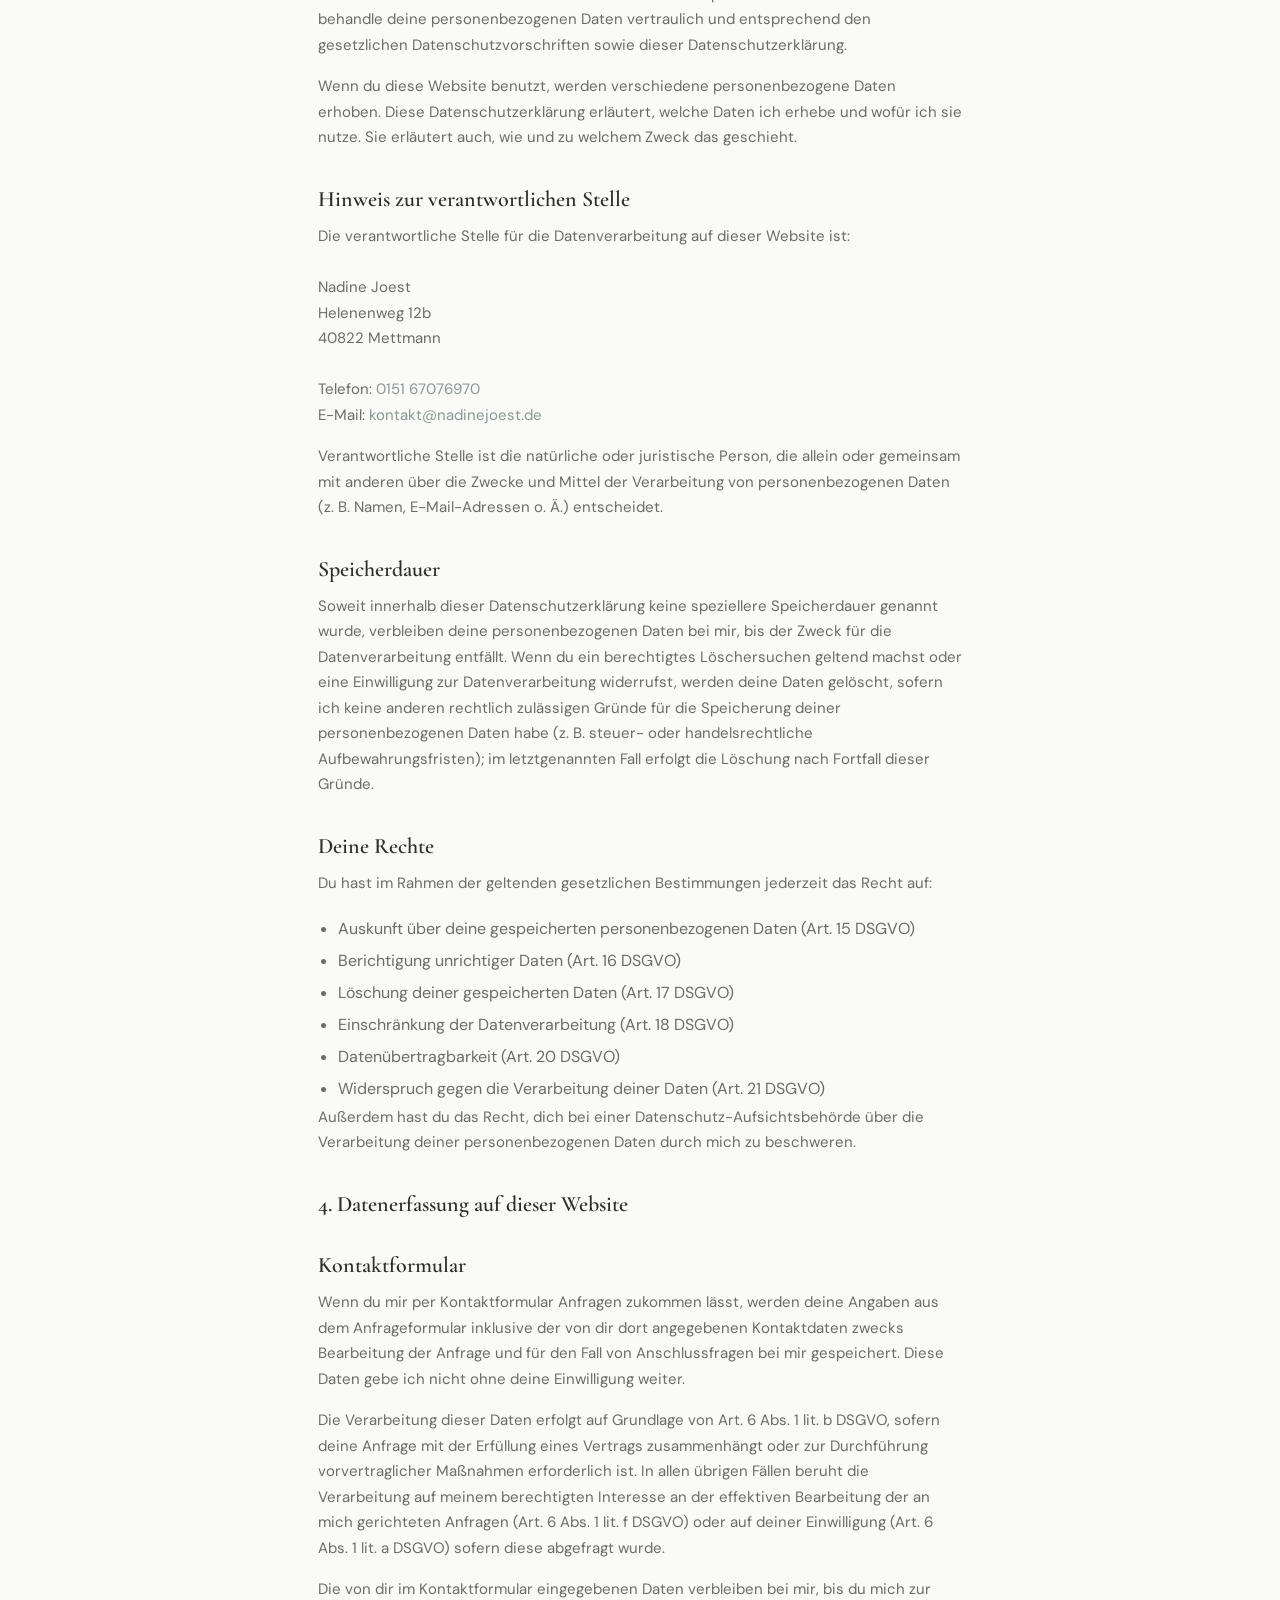
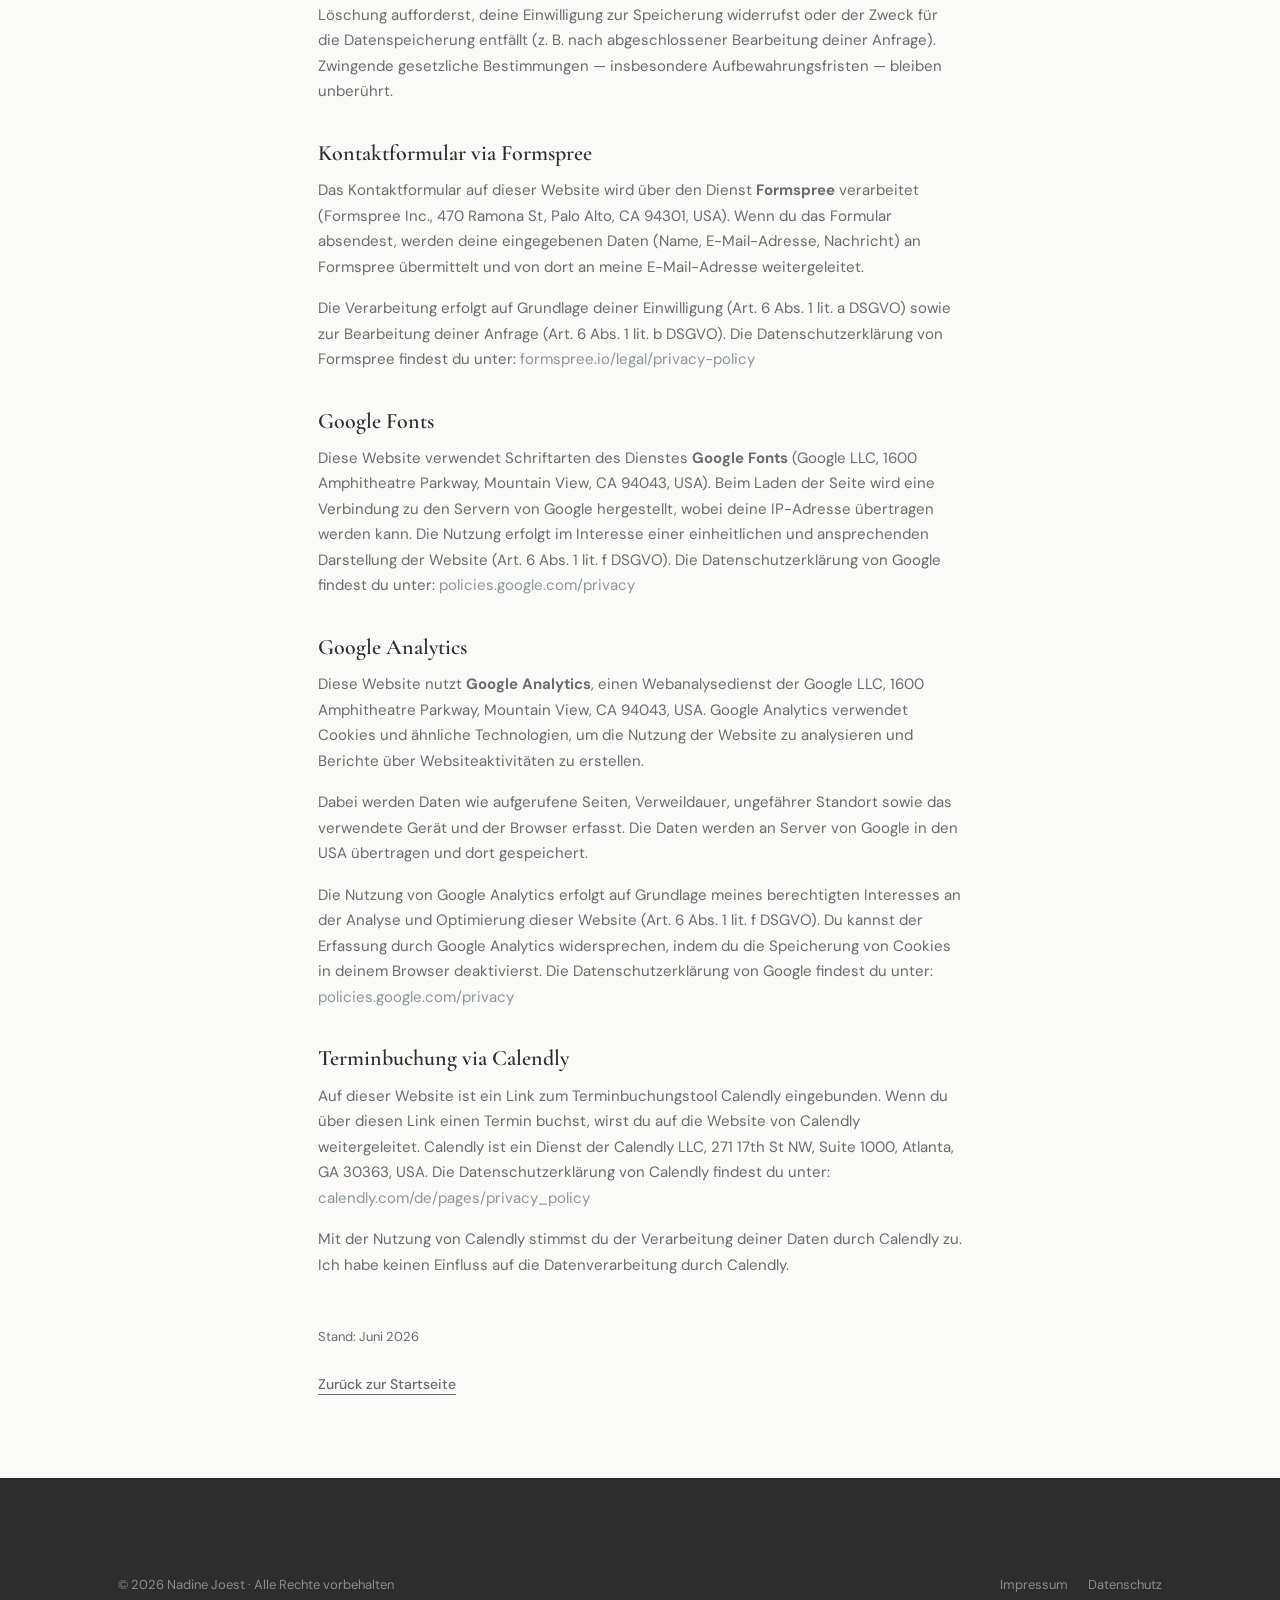
==== commit 5e2e9b06: "Cookie-Banner mit Google Consent Mode einbauen" ====
--- a/datenschutz.html
+++ b/datenschutz.html
@@ -5,11 +5,15 @@
   <meta name="viewport" content="width=device-width, initial-scale=1.0" />
   <title>Datenschutzerklärung | Nadine Joest</title>
   <meta name="robots" content="noindex, follow" />
+  <!-- Google Consent Mode (Standard: abgelehnt, bis Nutzer zustimmt) -->
+  <script>
+    window.dataLayer = window.dataLayer || [];
+    function gtag(){dataLayer.push(arguments);}
+    gtag('consent', 'default', { 'analytics_storage': 'denied' });
+  </script>
   <!-- Google tag (gtag.js) -->
   <script async src="https://www.googletagmanager.com/gtag/js?id=G-RC08P9P7K7"></script>
   <script>
-    window.dataLayer = window.dataLayer || [];
-    function gtag(){dataLayer.push(arguments);}
     gtag('js', new Date());
     gtag('config', 'G-RC08P9P7K7');
   </script>
--- a/style.css
+++ b/style.css
@@ -887,3 +887,54 @@
   }
   .nav-toggle { display: flex; }
 }
+
+/* ---- Cookie-Banner ---- */
+.cookie-banner {
+  position: fixed;
+  bottom: 0;
+  left: 0;
+  right: 0;
+  z-index: 1000;
+  background: var(--white);
+  border-top: 1px solid rgba(0,0,0,0.1);
+  box-shadow: 0 -4px 20px rgba(0,0,0,0.08);
+  padding: 20px 24px;
+  display: flex;
+  flex-wrap: wrap;
+  align-items: center;
+  justify-content: center;
+  gap: 20px;
+}
+.cookie-banner-text {
+  flex: 1 1 480px;
+  font-size: 14px;
+  line-height: 1.6;
+  color: var(--text);
+  max-width: 720px;
+}
+.cookie-banner-text a {
+  color: var(--primary-dark);
+  text-decoration: underline;
+}
+.cookie-banner-actions {
+  display: flex;
+  gap: 12px;
+  flex-wrap: wrap;
+}
+.cookie-banner-actions .btn {
+  white-space: nowrap;
+}
+@media (max-width: 640px) {
+  .cookie-banner {
+    flex-direction: column;
+    align-items: stretch;
+    padding: 20px;
+  }
+  .cookie-banner-actions {
+    justify-content: stretch;
+  }
+  .cookie-banner-actions .btn {
+    flex: 1;
+    text-align: center;
+  }
+}
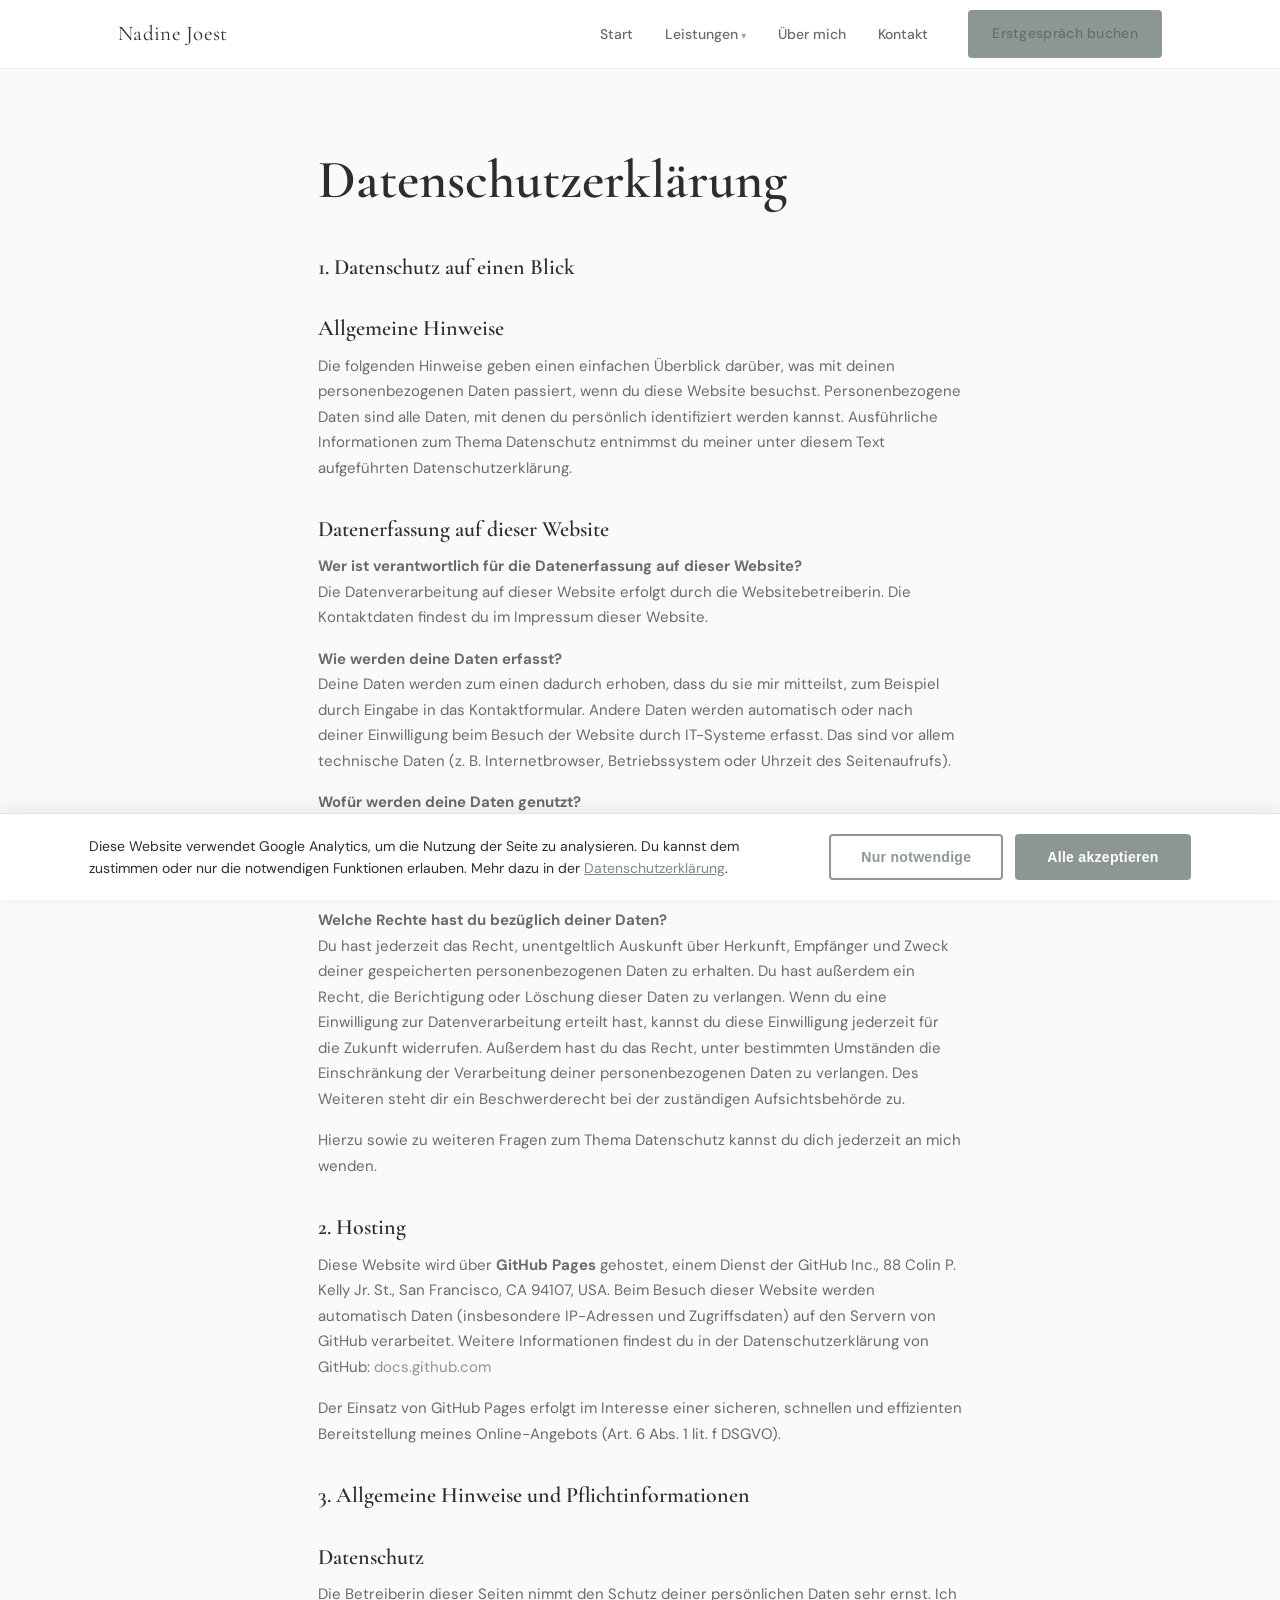
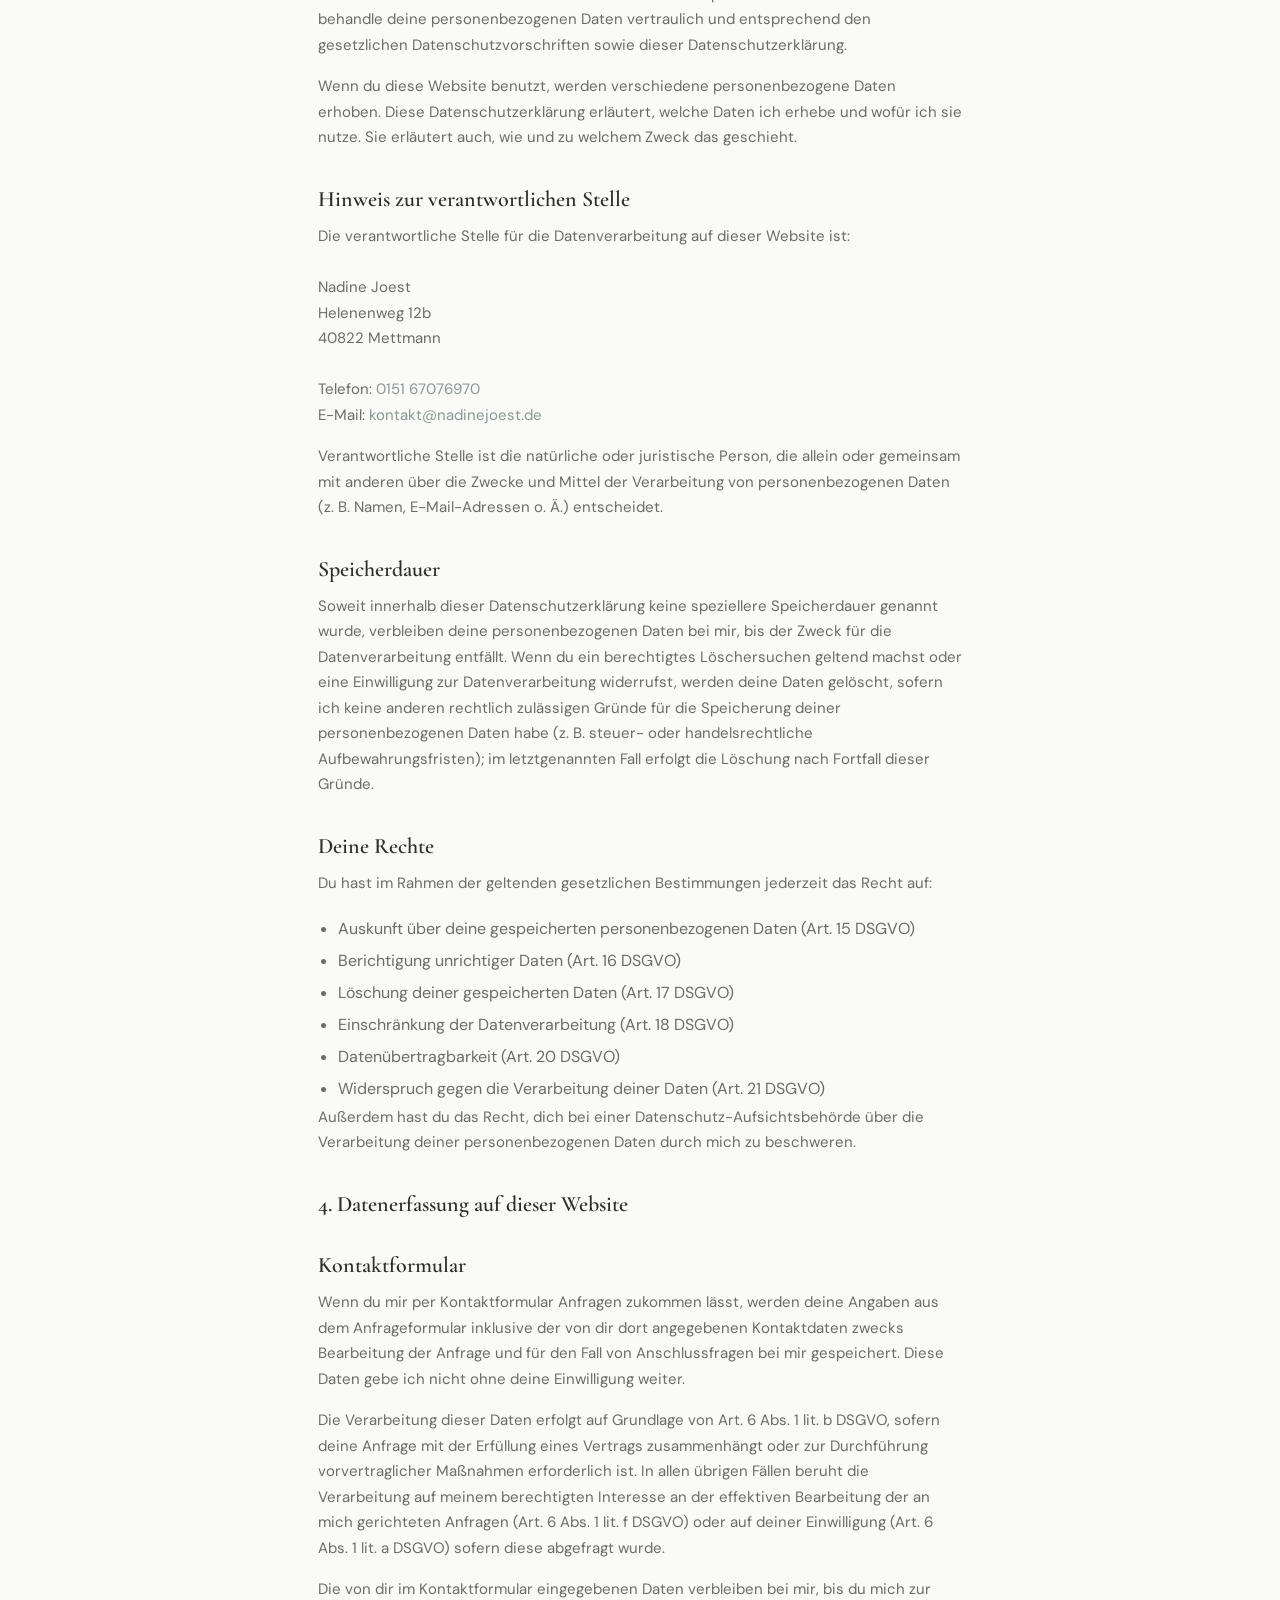
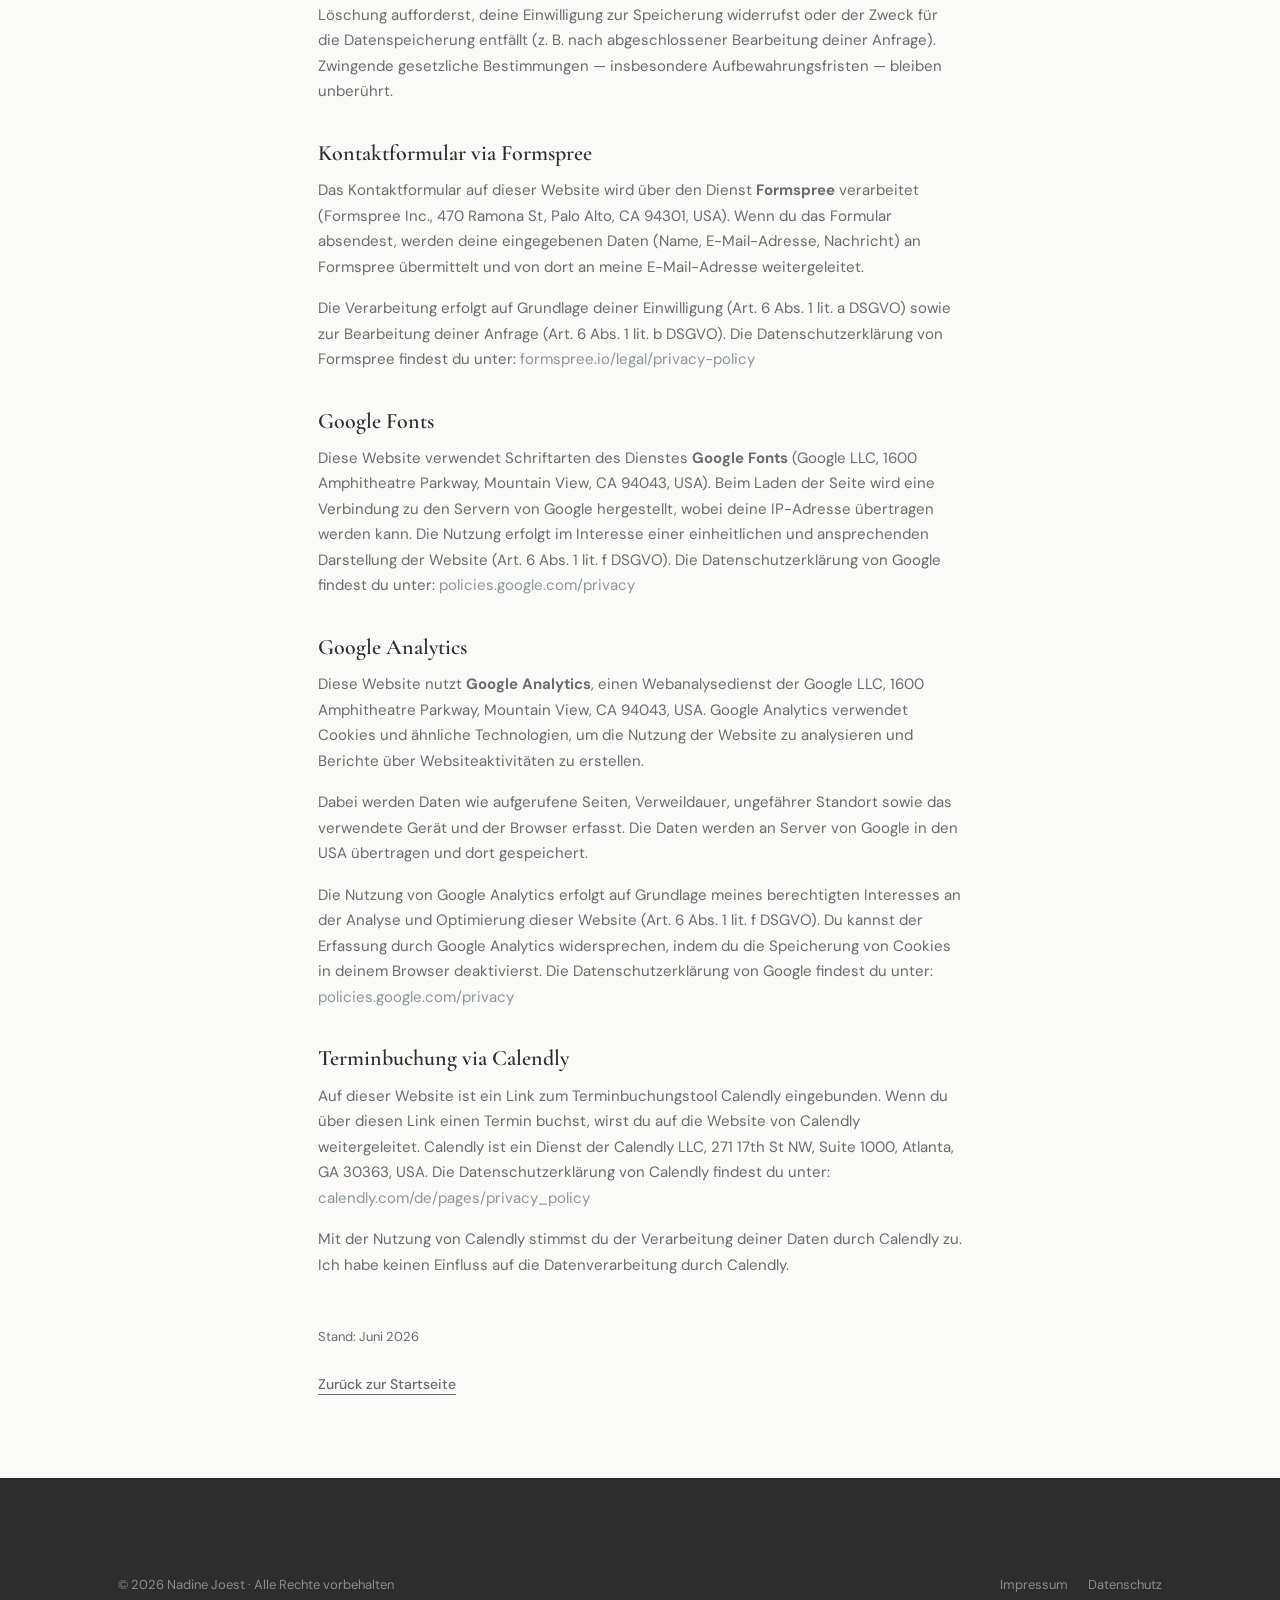
==== commit b3793513: "Dropdown-Navigation fuer Leistungen + Anchor-Links auf Startseite Co-Authored-By: Claude Sonnet 4.6 " ====
--- a/datenschutz.html
+++ b/datenschutz.html
@@ -31,7 +31,14 @@
       <a href="index.html" class="nav-logo">Nadine Joest</a>
       <ul class="nav-links" id="nav-links">
         <li><a href="index.html">Start</a></li>
-        <li><a href="leistungen.html">Leistungen</a></li>
+        <li class="nav-dropdown">
+          <a href="leistungen.html">Leistungen</a>
+          <ul class="nav-dropdown-menu">
+            <li><a href="leistungen.html#bs-heading">Backoffice & Business Support</a></li>
+            <li><a href="leistungen.html#ki-automation-heading">Automationen</a></li>
+            <li><a href="leistungen.html#controlling-heading">Controlling & Unternehmenszahlen</a></li>
+          </ul>
+        </li>
         <li><a href="ueber-mich.html">Über mich</a></li>
         <li><a href="kontakt.html">Kontakt</a></li>
         <li><a href="https://calendly.com/kontakt-nadinejoest/30min" target="_blank" rel="noopener" class="btn btn-primary nav-cta">Erstgespräch buchen</a></li>
--- a/style.css
+++ b/style.css
@@ -218,6 +218,37 @@
 .nav-links a.active { color: var(--primary); }
 .nav-cta { margin-left: 8px; padding: 10px 22px; }
 
+/* Dropdown */
+.nav-dropdown { position: relative; }
+.nav-dropdown-menu {
+  display: none;
+  position: absolute;
+  top: calc(100% + 10px);
+  left: -16px;
+  background: var(--white);
+  border: 1px solid rgba(0,0,0,0.08);
+  border-radius: 8px;
+  box-shadow: 0 8px 24px rgba(0,0,0,0.10);
+  min-width: 230px;
+  list-style: none;
+  padding: 8px 0;
+  z-index: 200;
+}
+.nav-dropdown:hover .nav-dropdown-menu { display: block; }
+.nav-dropdown-menu li a {
+  display: block;
+  padding: 10px 18px;
+  font-size: 13px;
+  color: var(--text-muted);
+  white-space: nowrap;
+}
+.nav-dropdown-menu li a:hover { color: var(--primary); background: var(--beige); }
+.nav-dropdown > a::after {
+  content: ' ▾';
+  font-size: 10px;
+  opacity: 0.6;
+}
+
 /* Hamburger (mobile) */
 .nav-toggle {
   display: none;
@@ -531,6 +562,11 @@
 }
 .paket-card.featured .paket-list li::before { color: var(--primary-light); }
 .paket-card .btn { width: 100%; }
+.paket-card.paket-card--highlight {
+  border: 2px solid var(--primary);
+  background: var(--beige);
+}
+.paket-card.paket-card--highlight .paket-name { color: var(--primary-dark); }
 
 /* ---- PROZESS ---- */
 .prozess-grid {
@@ -886,6 +922,19 @@
     box-shadow: var(--shadow-lg);
   }
   .nav-toggle { display: flex; }
+  .nav-dropdown > a::after { display: none; }
+  .nav-dropdown-menu {
+    display: block;
+    position: static;
+    box-shadow: none;
+    border: none;
+    border-left: 2px solid var(--primary-light);
+    border-radius: 0;
+    padding: 4px 0 4px 12px;
+    min-width: unset;
+    margin-top: 4px;
+  }
+  .nav-dropdown-menu li a { padding: 6px 10px; font-size: 13px; }
 }
 
 /* ---- Cookie-Banner ---- */
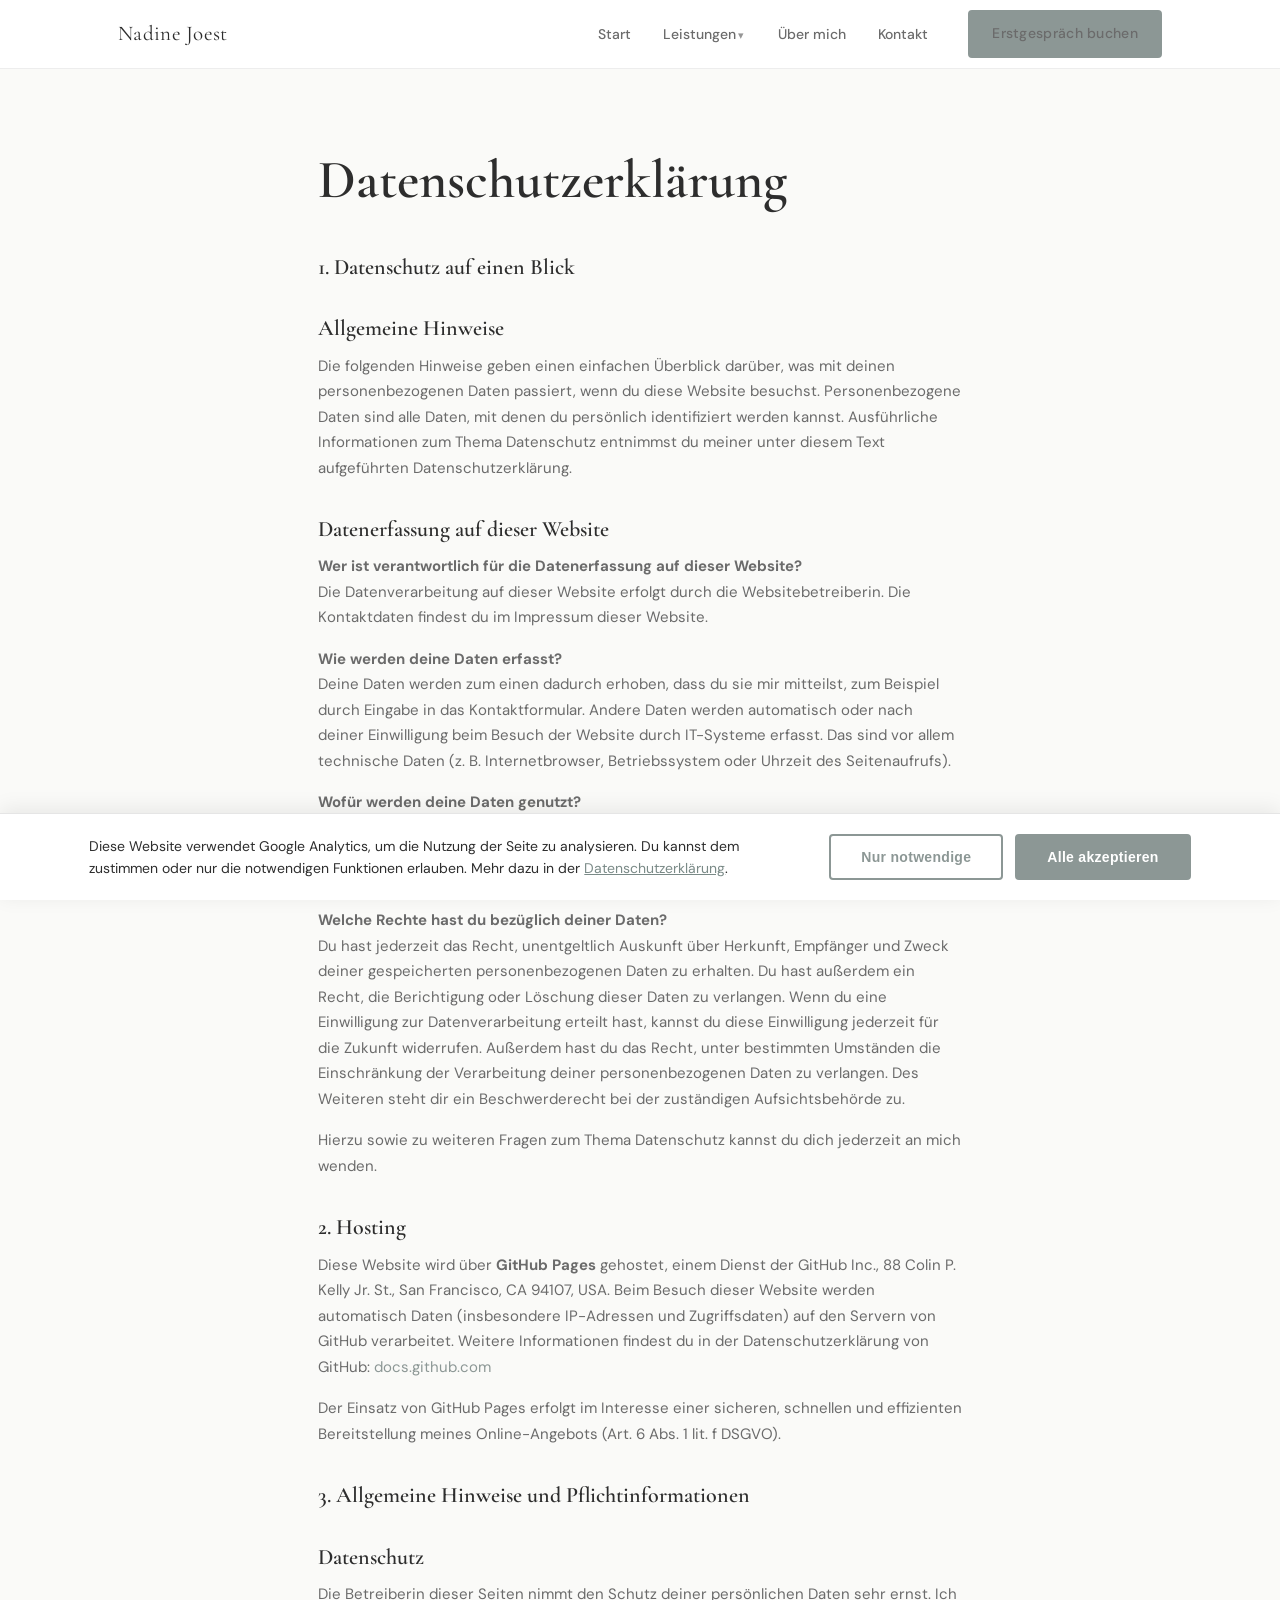
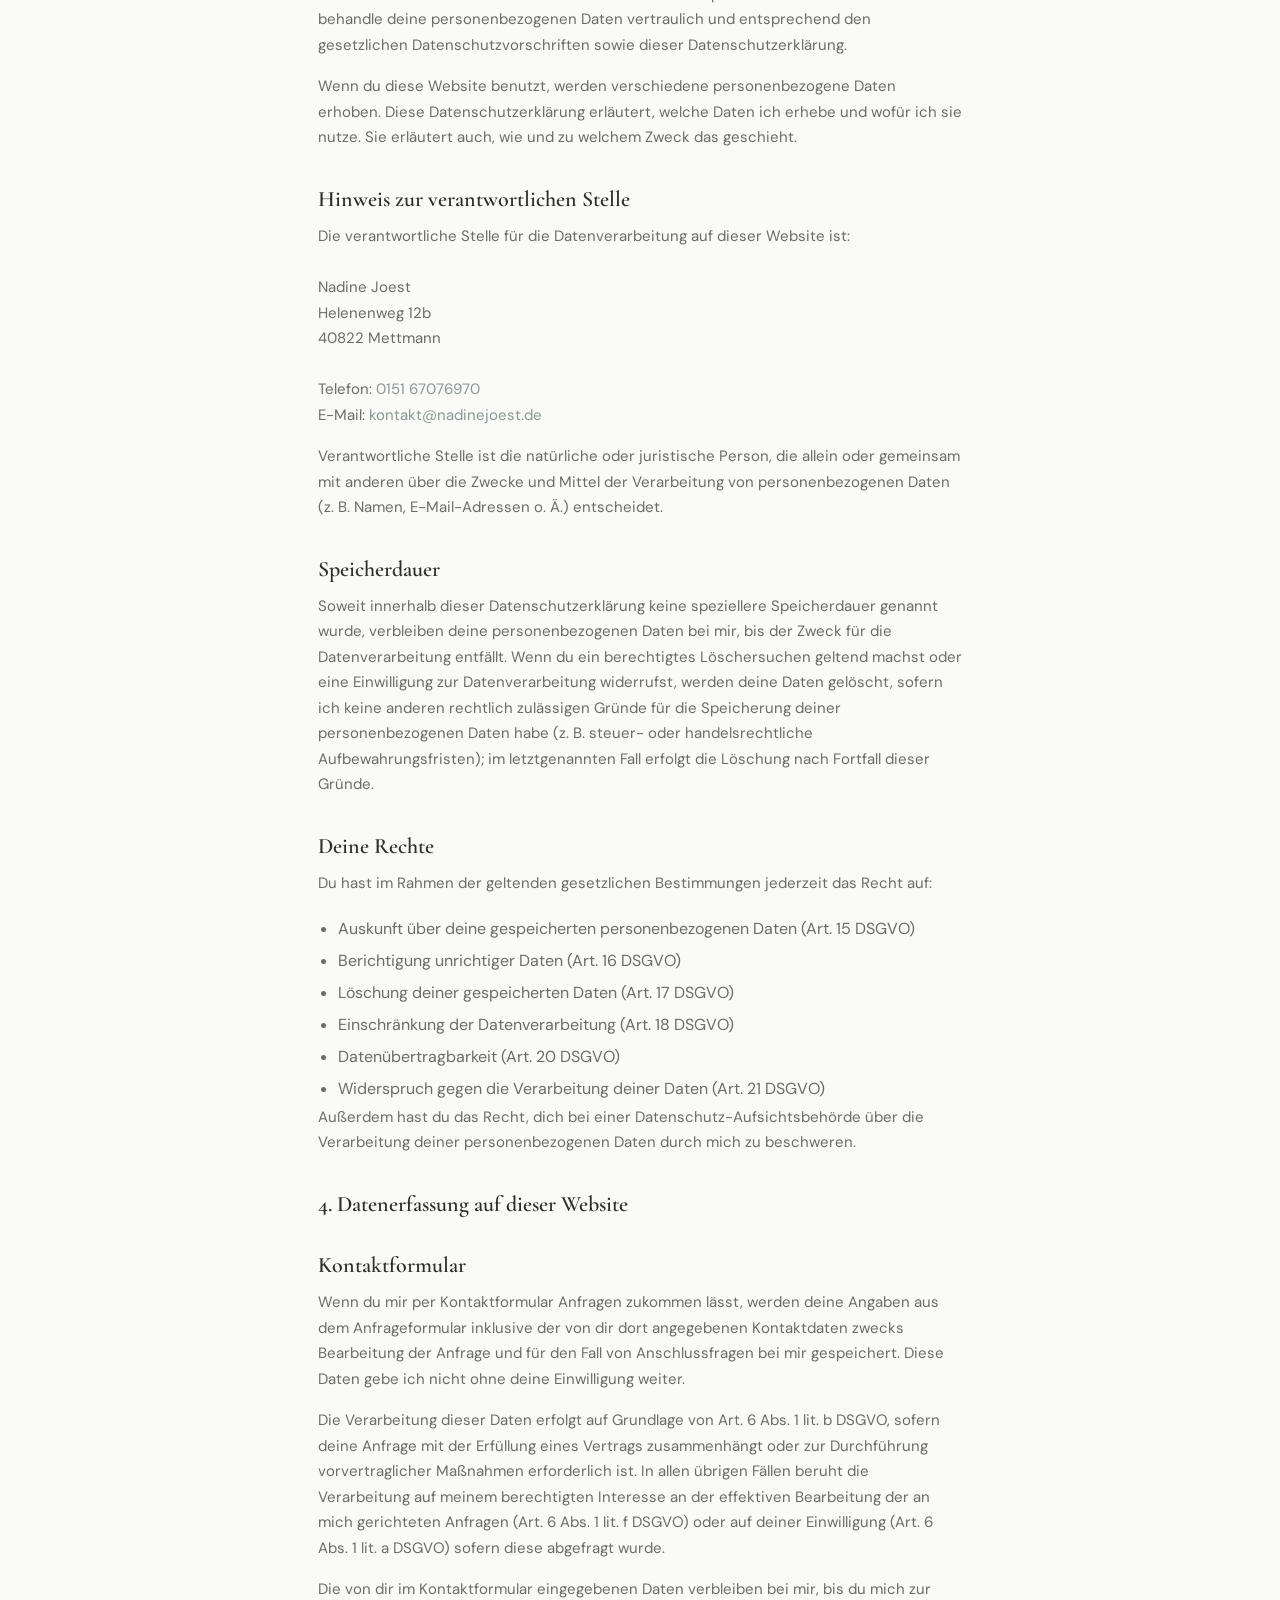
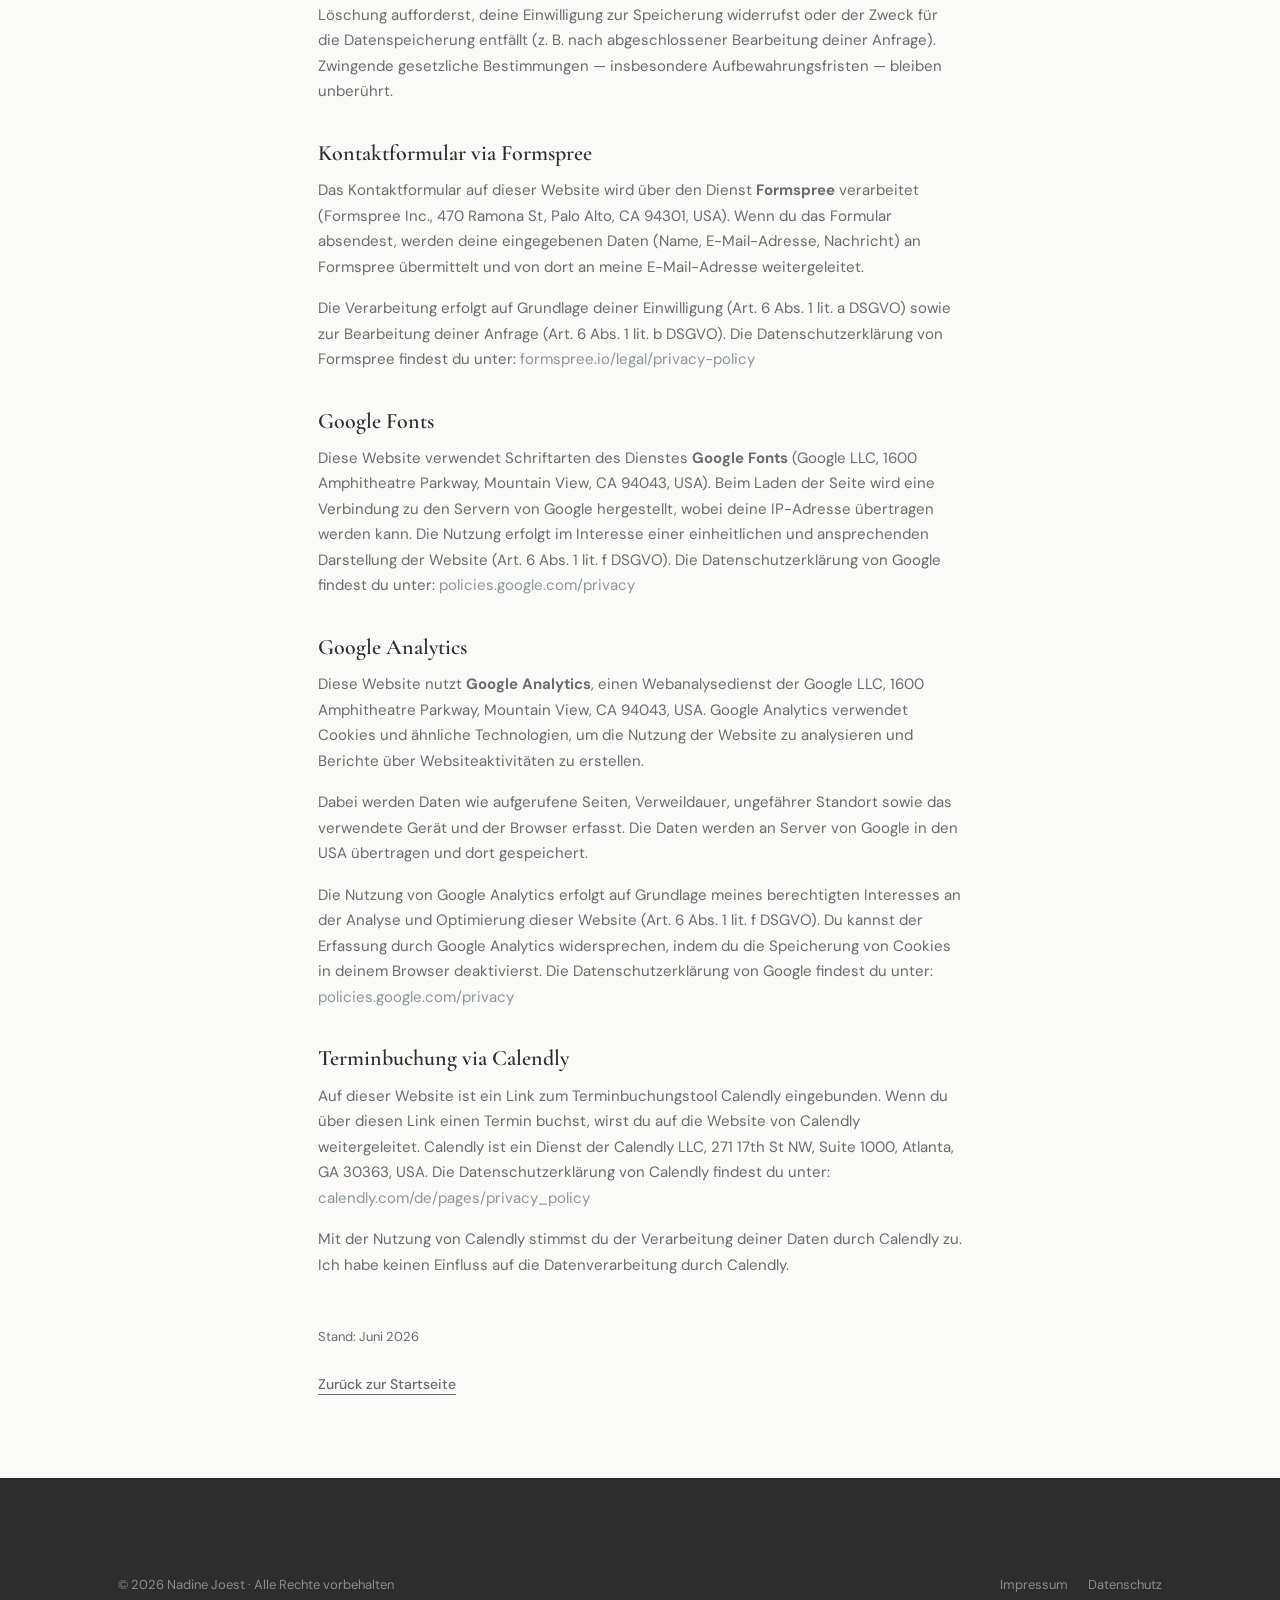
==== commit 6683de28: "Leistungen-Link navigiert, Pfeil-Button oeffnet Dropdown separat Co-Authored-By: Claude Sonnet 4.6 <" ====
--- a/datenschutz.html
+++ b/datenschutz.html
@@ -32,7 +32,7 @@
       <ul class="nav-links" id="nav-links">
         <li><a href="index.html">Start</a></li>
         <li class="nav-dropdown">
-          <a href="leistungen.html">Leistungen</a>
+          <a href="leistungen.html">Leistungen</a><button class="nav-dropdown-toggle" aria-label="Untermenü öffnen" aria-expanded="false">▾</button>
           <ul class="nav-dropdown-menu">
             <li><a href="leistungen.html#bs-heading">Backoffice & Business Support</a></li>
             <li><a href="leistungen.html#ki-automation-heading">Automationen</a></li>
--- a/style.css
+++ b/style.css
@@ -232,9 +232,9 @@
   min-width: 230px;
   list-style: none;
   padding: 8px 0;
-  z-index: 200;
-}
-.nav-dropdown:hover .nav-dropdown-menu { display: block; }
+  z-index: 500;
+}
+.nav-dropdown-menu.open { display: block; }
 .nav-dropdown-menu li a {
   display: block;
   padding: 10px 18px;
@@ -243,11 +243,18 @@
   white-space: nowrap;
 }
 .nav-dropdown-menu li a:hover { color: var(--primary); background: var(--beige); }
-.nav-dropdown > a::after {
-  content: ' ▾';
-  font-size: 10px;
-  opacity: 0.6;
-}
+.nav-dropdown-toggle {
+  background: none;
+  border: none;
+  cursor: pointer;
+  padding: 0 2px;
+  font-size: 11px;
+  color: var(--text-muted);
+  opacity: 0.7;
+  line-height: 1;
+  vertical-align: middle;
+}
+.nav-dropdown-toggle:hover { opacity: 1; color: var(--primary); }
 
 /* Hamburger (mobile) */
 .nav-toggle {
@@ -352,6 +359,11 @@
 .card-grid-3 {
   display: grid;
   grid-template-columns: repeat(3, 1fr);
+  gap: 24px;
+}
+.card-grid-4 {
+  display: grid;
+  grid-template-columns: repeat(4, 1fr);
   gap: 24px;
 }
 .card-grid-2 {
@@ -885,6 +897,7 @@
   .img-placeholder.tall { max-width: 100%; aspect-ratio: 3/4; }
 
   .card-grid-3 { grid-template-columns: 1fr; }
+  .card-grid-4 { grid-template-columns: 1fr 1fr; }
   .werte-grid   { grid-template-columns: 1fr 1fr; }
   .stats-grid   { grid-template-columns: 1fr 1fr 1fr; }
   .pakete-grid  { grid-template-columns: 1fr 1fr; }
@@ -902,6 +915,7 @@
   .section-header { margin-bottom: 32px; }
   .footer       { padding: 44px 0 24px; }
   .card-grid-2  { grid-template-columns: 1fr; }
+  .card-grid-4  { grid-template-columns: 1fr; }
   .pakete-grid  { grid-template-columns: 1fr; }
   .werte-grid   { grid-template-columns: 1fr; }
   .stats-grid   { grid-template-columns: 1fr; }
@@ -923,7 +937,8 @@
   }
   .nav-toggle { display: flex; }
   .nav-dropdown > a::after { display: none; }
-  .nav-dropdown-menu {
+  .nav-dropdown-menu,
+  .nav-dropdown-menu.open {
     display: block;
     position: static;
     box-shadow: none;
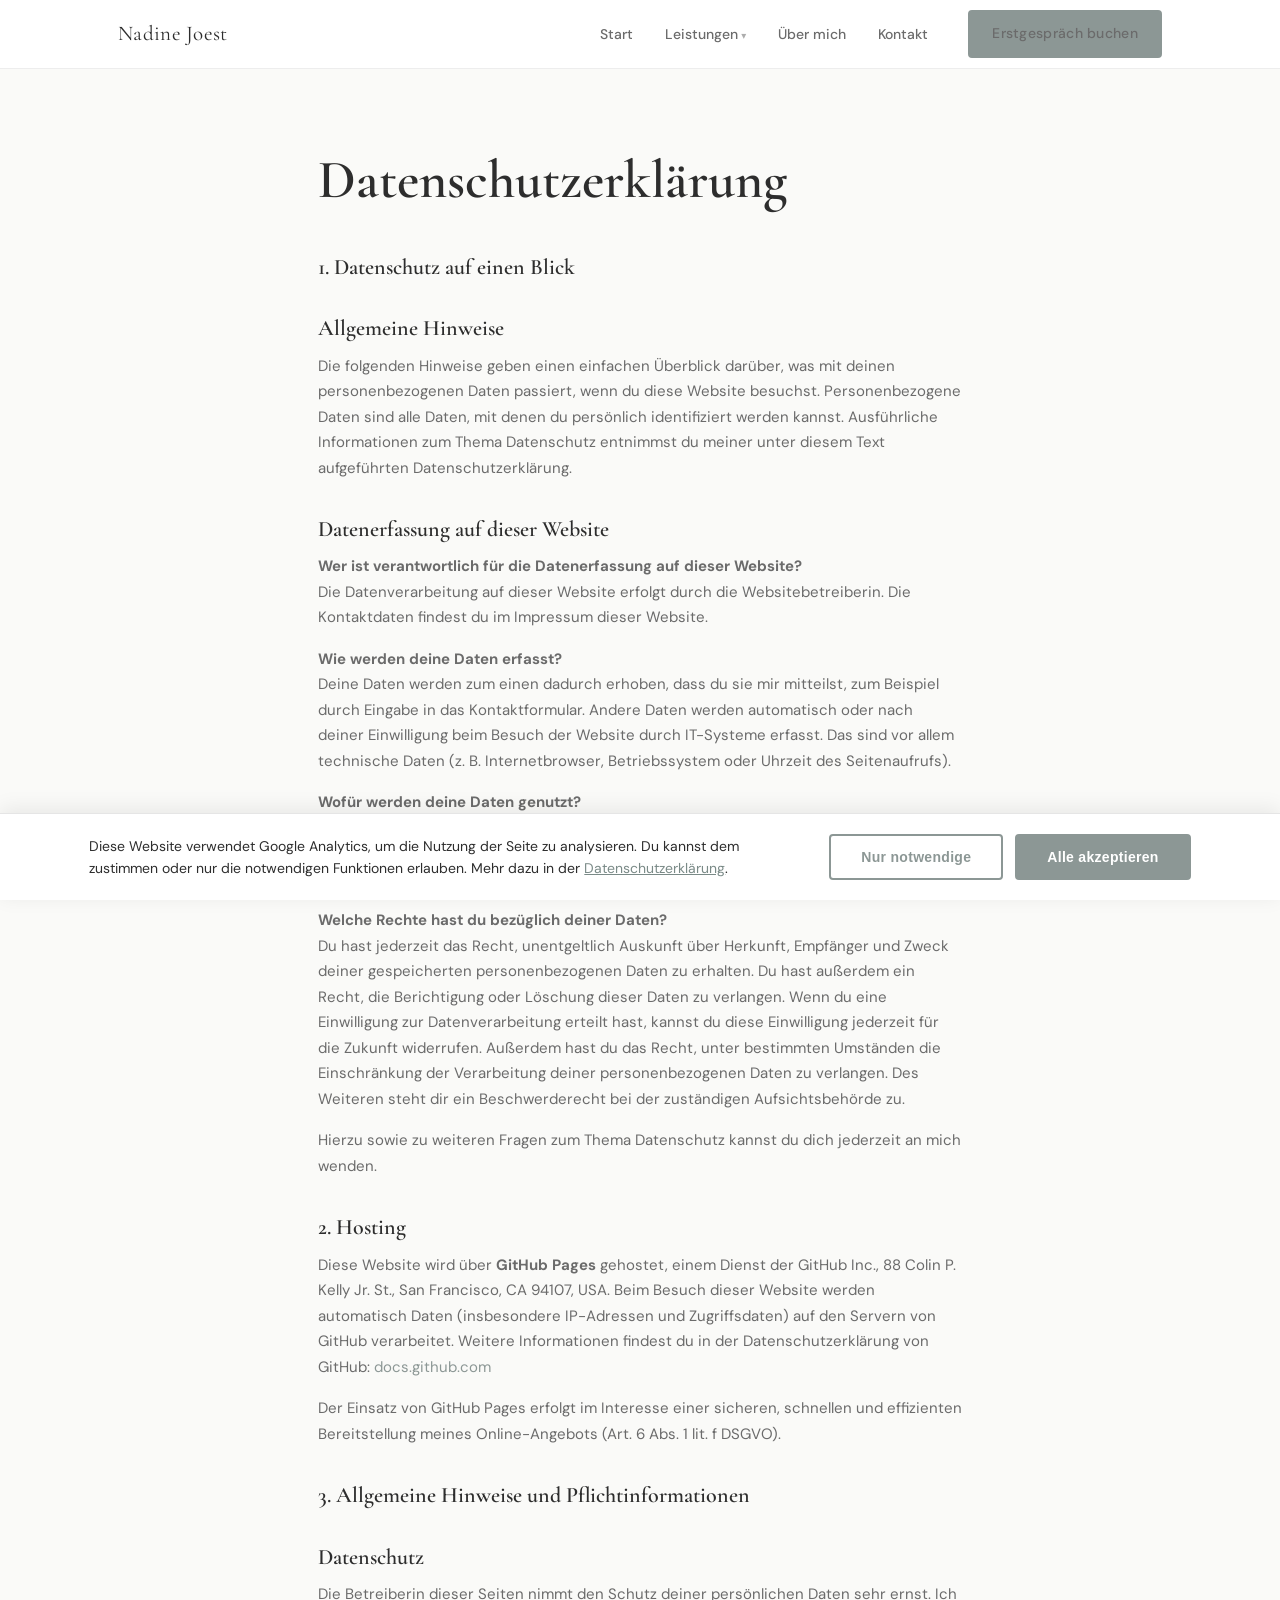
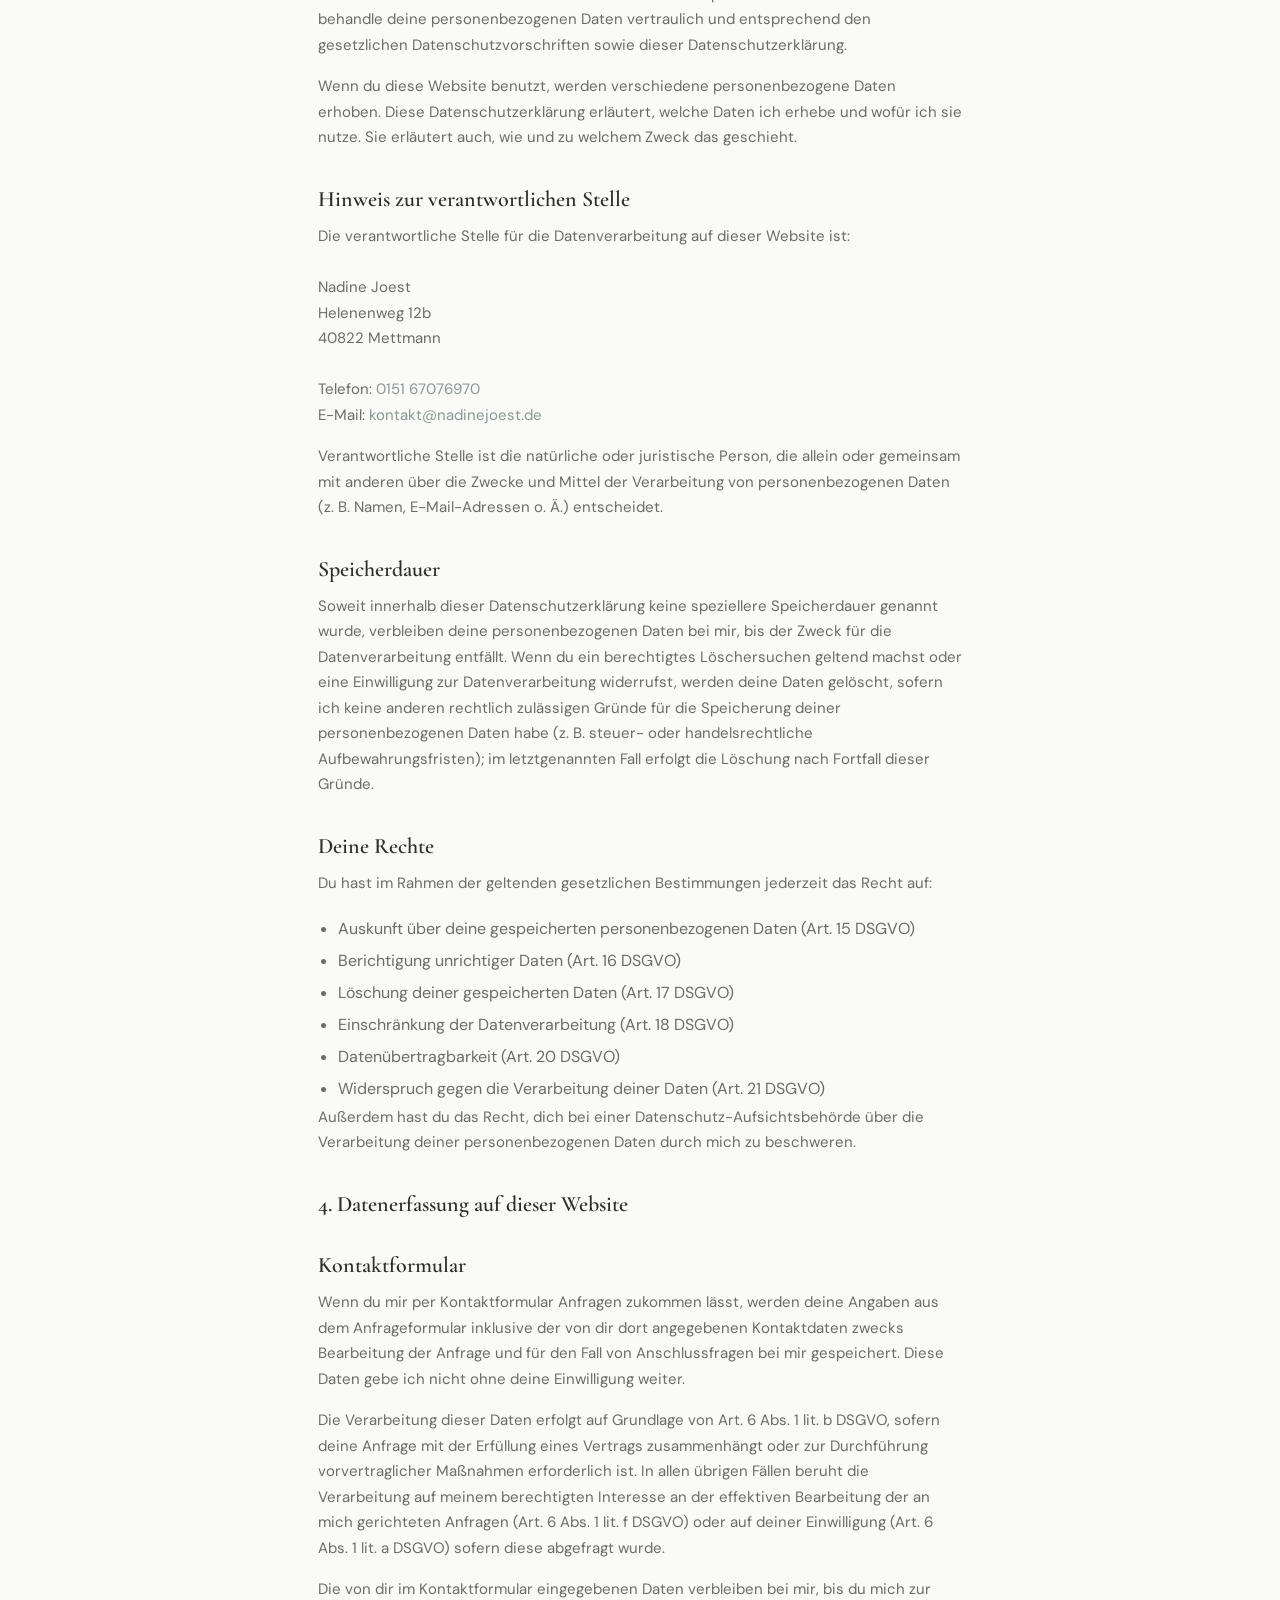
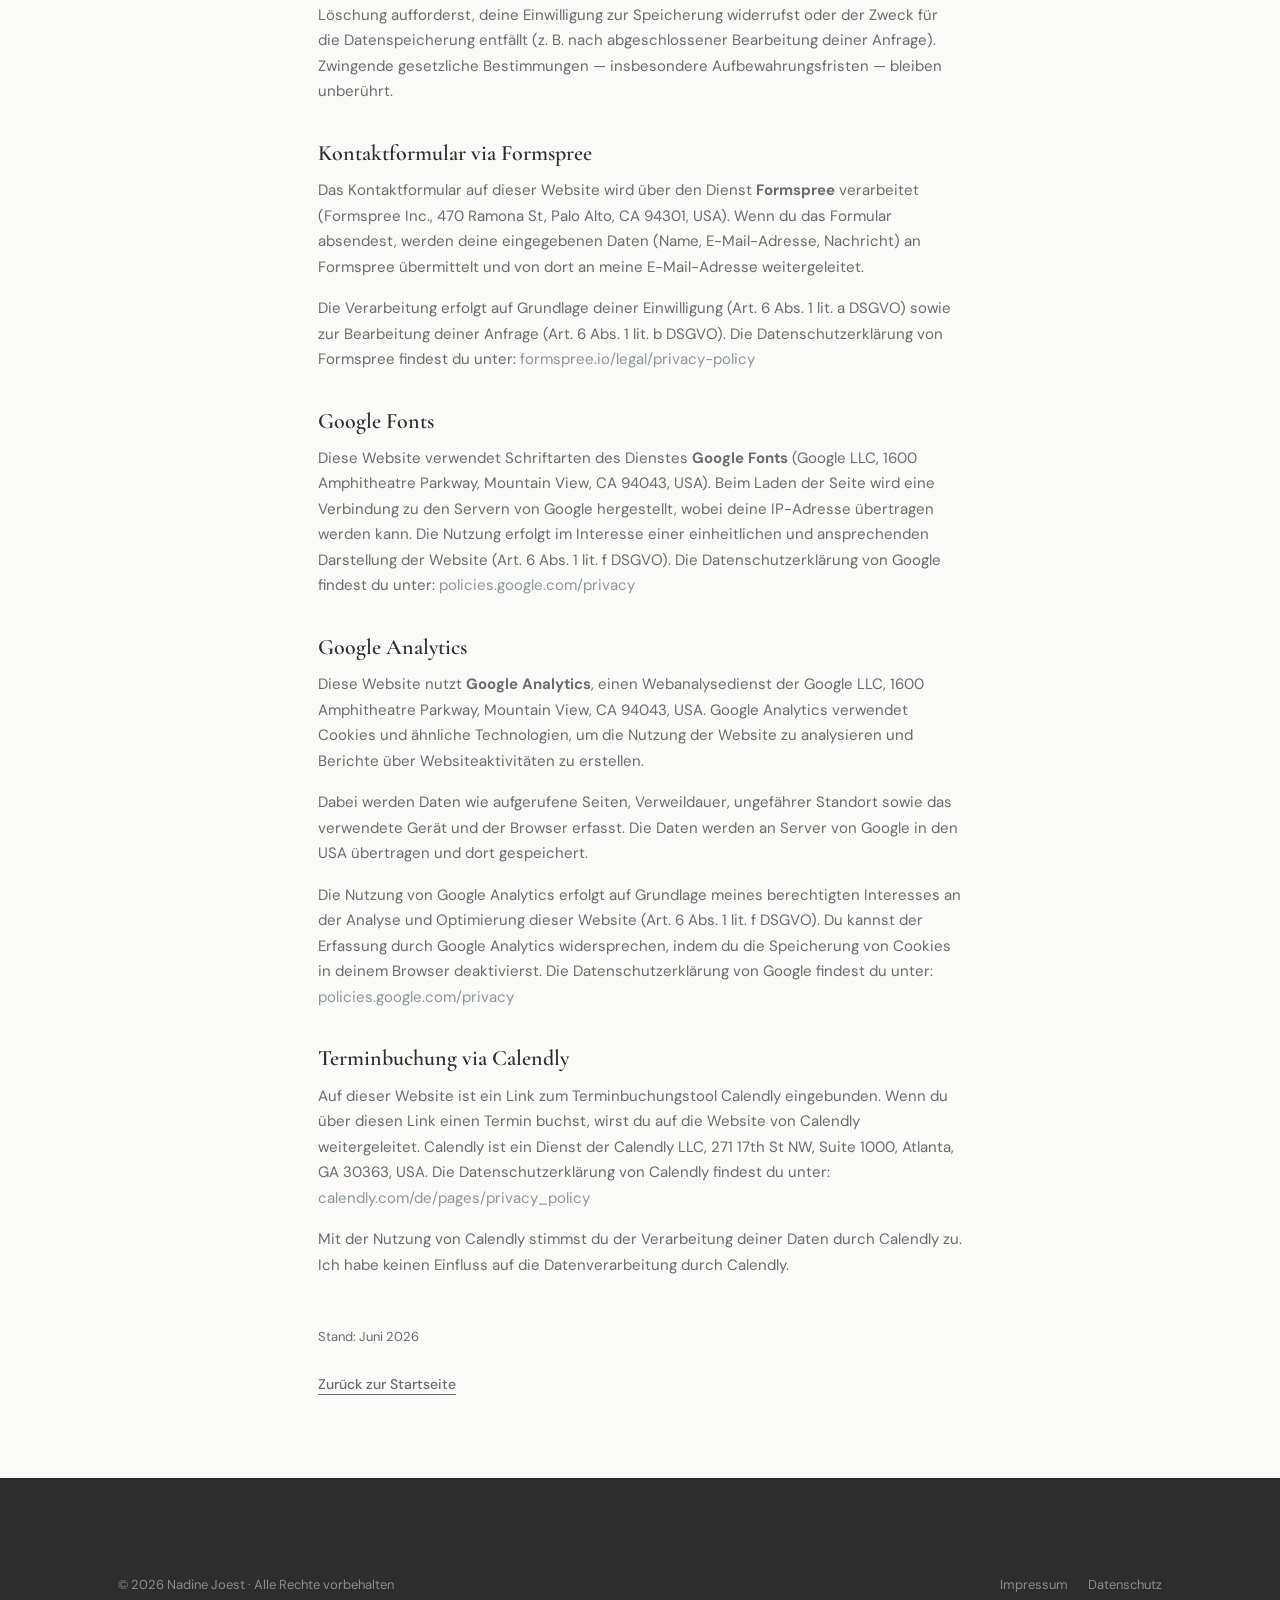
==== commit 53b981f2: "Dropdown: sauberes CSS-Hover, kein Button-Element mehr Co-Authored-By: Claude Sonnet 4.6 <noreply@an" ====
--- a/datenschutz.html
+++ b/datenschutz.html
@@ -32,7 +32,7 @@
       <ul class="nav-links" id="nav-links">
         <li><a href="index.html">Start</a></li>
         <li class="nav-dropdown">
-          <a href="leistungen.html">Leistungen</a><button class="nav-dropdown-toggle" aria-label="Untermenü öffnen" aria-expanded="false">▾</button>
+          <a href="leistungen.html">Leistungen</a>
           <ul class="nav-dropdown-menu">
             <li><a href="leistungen.html#bs-heading">Backoffice & Business Support</a></li>
             <li><a href="leistungen.html#ki-automation-heading">Automationen</a></li>
--- a/style.css
+++ b/style.css
@@ -243,18 +243,12 @@
   white-space: nowrap;
 }
 .nav-dropdown-menu li a:hover { color: var(--primary); background: var(--beige); }
-.nav-dropdown-toggle {
-  background: none;
-  border: none;
-  cursor: pointer;
-  padding: 0 2px;
-  font-size: 11px;
-  color: var(--text-muted);
-  opacity: 0.7;
-  line-height: 1;
-  vertical-align: middle;
-}
-.nav-dropdown-toggle:hover { opacity: 1; color: var(--primary); }
+.nav-dropdown > a::after {
+  content: ' ▾';
+  font-size: 10px;
+  opacity: 0.55;
+}
+.nav-dropdown:hover .nav-dropdown-menu { display: block; }
 
 /* Hamburger (mobile) */
 .nav-toggle {
